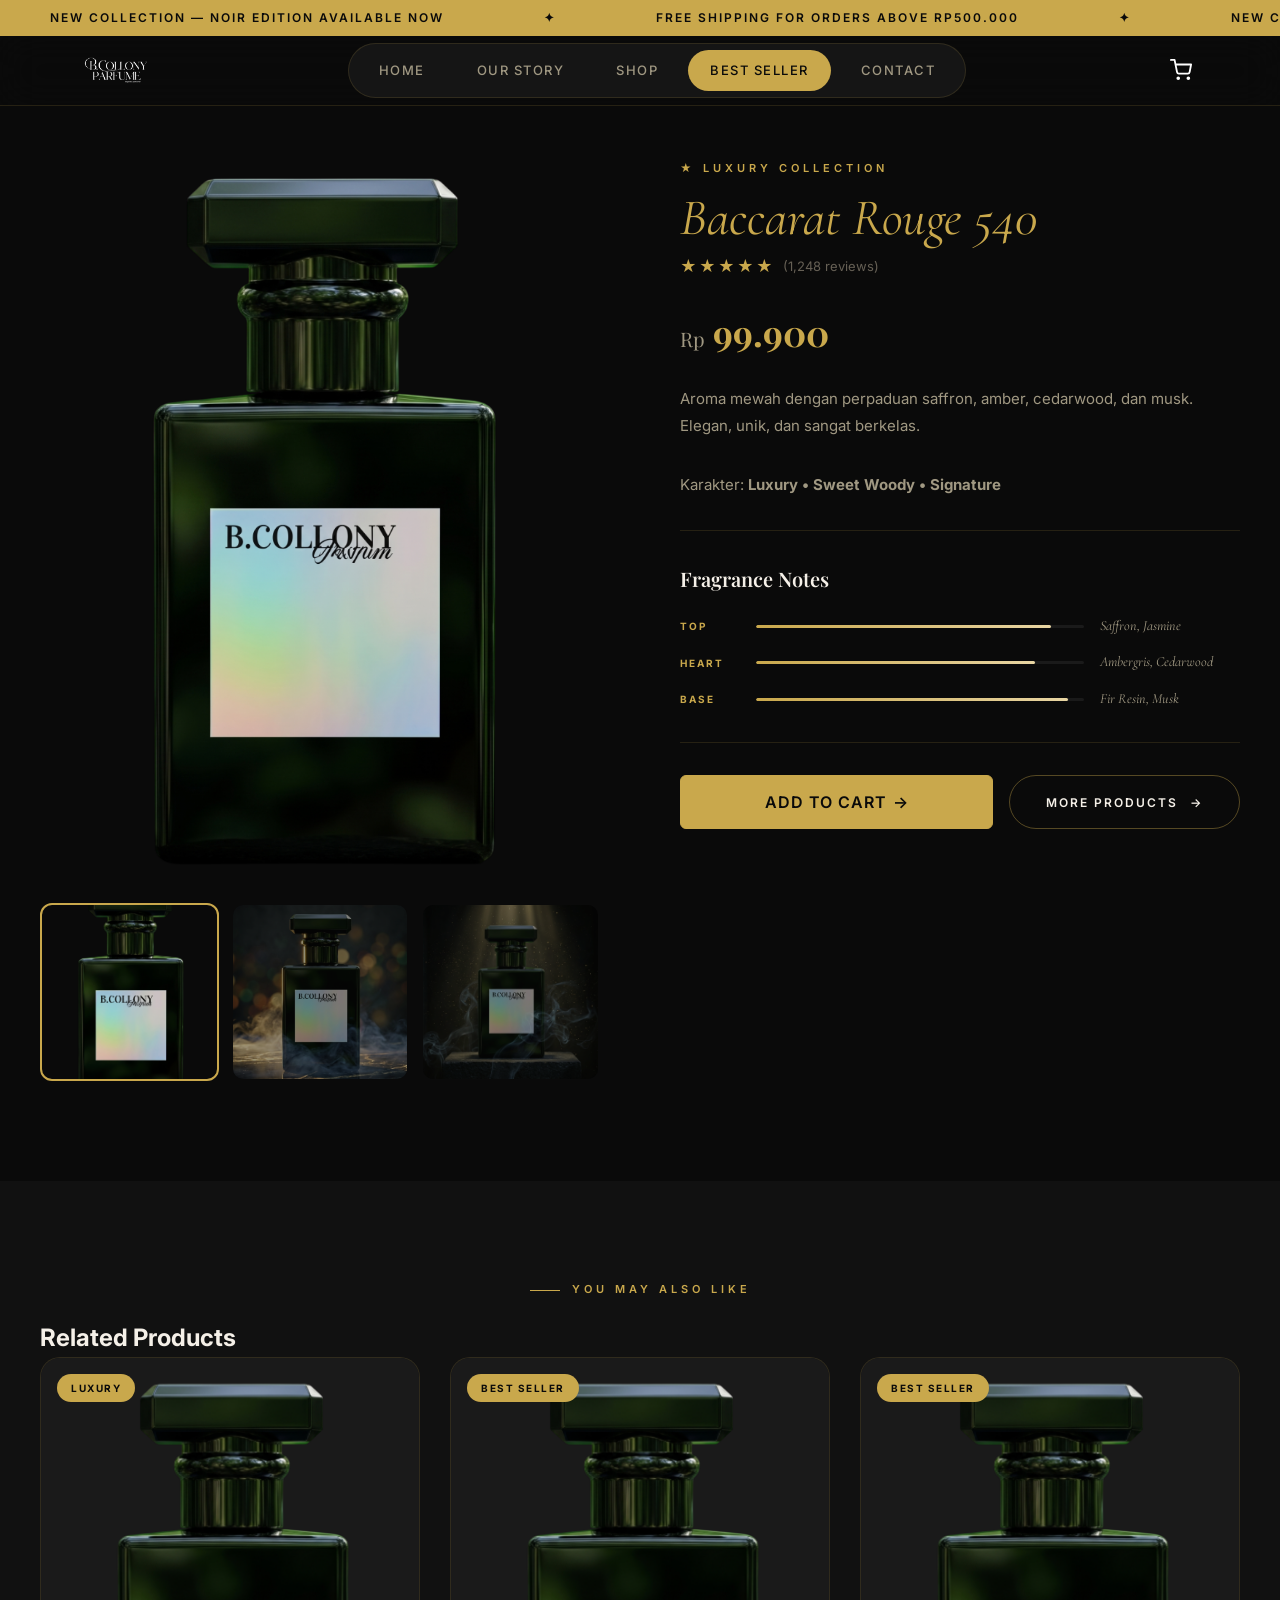
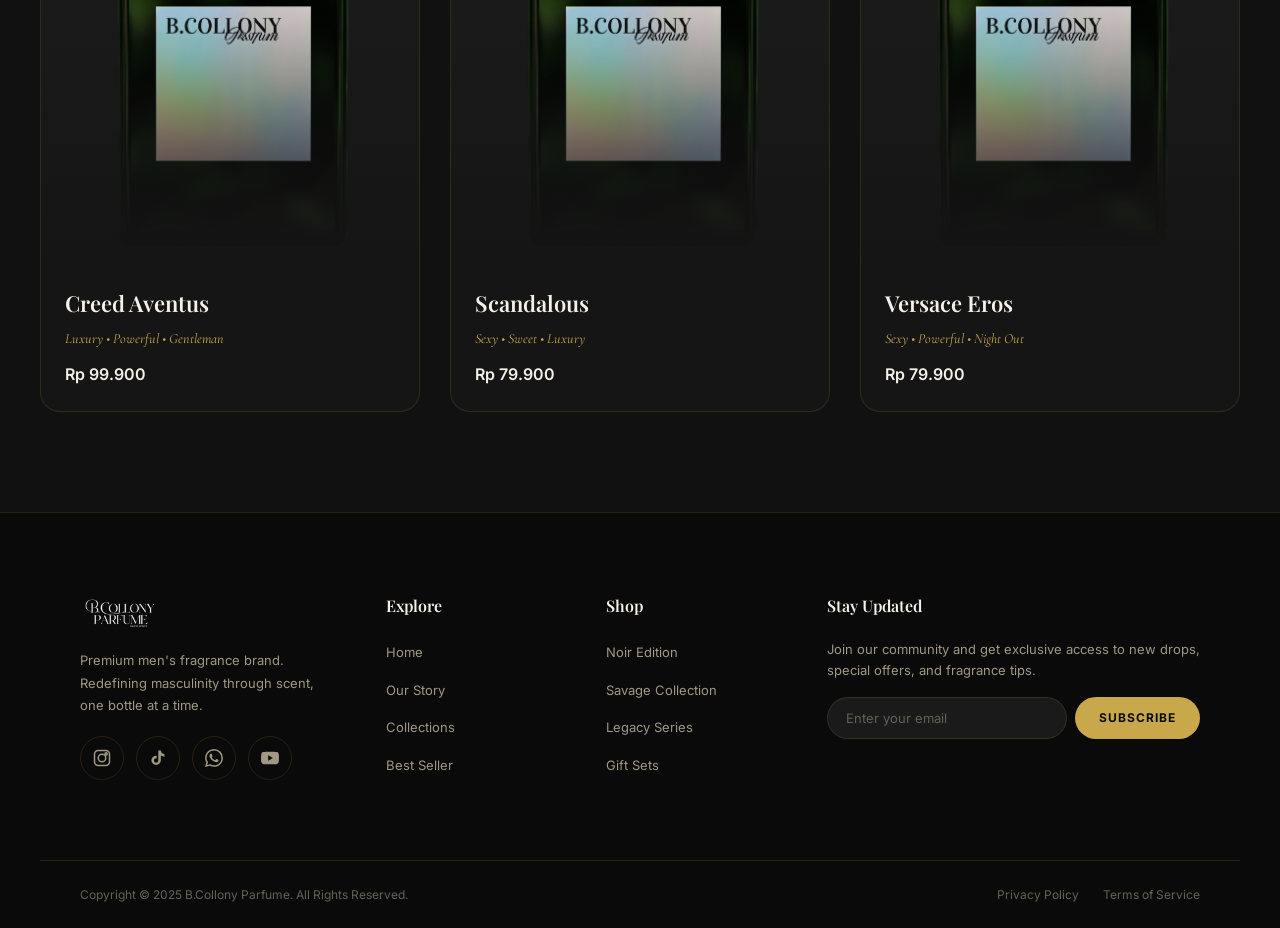
==== bestseller.html @ b2c85504 "Add website files" ====
<!DOCTYPE html>
<html lang="id">
<head>
  <meta charset="UTF-8">
  <meta name="viewport" content="width=device-width, initial-scale=1.0">
  <meta name="description" content="B.Collony Noir Edition — Best Seller. Premium men's fragrance with bold, dark, and luxurious scent. Shop the #1 best-selling cologne now.">
  <meta name="keywords" content="parfum, parfum pria, cologne, B.Collony, Noir Edition, best seller, luxury fragrance">
  <title>Best Seller — B.Collony Parfume</title>
  <link rel="stylesheet" href="style.css">
  <!-- Favicon -->
  <link rel="icon" type="image/svg+xml" href="data:image/svg+xml,%3Csvg xmlns='http://www.w3.org/2000/svg' viewBox='0 0 100 100'%3E%3Ctext y='.9em' font-size='90'%3E🖤%3C/text%3E%3C/svg%3E">
</head>
<body>

  <!-- Page Transition Overlay -->
  <div class="page-transition-overlay"></div>

  <!-- Mobile Overlay -->
  <div class="mobile-overlay" id="mobileOverlay"></div>

  <!-- Marquee Banner -->
  <div class="marquee-banner">
    <div class="marquee-track">
      <span>New Collection — Noir Edition Available Now</span>
      <span>✦</span>
      <span>Free Shipping For Orders Above Rp500.000</span>
      <span>✦</span>
      <span>New Collection — Noir Edition Available Now</span>
      <span>✦</span>
      <span>Free Shipping For Orders Above Rp500.000</span>
      <span>✦</span>
      <span>New Collection — Noir Edition Available Now</span>
      <span>✦</span>
      <span>Free Shipping For Orders Above Rp500.000</span>
      <span>✦</span>
      <span>New Collection — Noir Edition Available Now</span>
      <span>✦</span>
      <span>Free Shipping For Orders Above Rp500.000</span>
      <span>✦</span>
    </div>
  </div>

  <!-- Navigation -->
  <nav class="navbar" id="navbar">
    <div class="nav-container">
      <a href="index.html" class="nav-logo"><img src="assets/images/logo.png" alt="B.Collony Parfume"></a>
      <div class="nav-menu" id="navMenu">
        <a href="index.html" class="nav-link">Home</a>
        <a href="story.html" class="nav-link">Our Story</a>
        <a href="shop.html" class="nav-link">Shop</a>
        <a href="bestseller.html" class="nav-link active">Best Seller</a>
        <a href="contact.html" class="nav-link">Contact</a>
      </div>
      <div class="cart-icon" aria-label="Shopping Cart">
        <svg viewBox="0 0 24 24" fill="none" stroke="currentColor" stroke-width="2" stroke-linecap="round" stroke-linejoin="round"><circle cx="9" cy="21" r="1"/><circle cx="20" cy="21" r="1"/><path d="M1 1h4l2.68 13.39a2 2 0 0 0 2 1.61h9.72a2 2 0 0 0 2-1.61L23 6H6"/></svg>
        <span class="cart-badge">0</span>
      </div>
      <div class="nav-hamburger" id="navHamburger">
        <span></span><span></span><span></span>
      </div>
    </div>
  </nav>

  <!-- ============================================ -->
  <!-- PRODUCT DETAIL -->
  <!-- ============================================ -->
  <section class="product-detail">
    <div class="product-detail-inner">

      <!-- Product Gallery (Left) -->
      <div class="product-gallery" data-animate="fade-up">
        <div class="product-gallery-main" data-tilt>
          <img src="assets/images/bottle.png" alt="Baccarat Rouge 540" id="mainProductImage">
        </div>
        <div class="product-gallery-thumbs">
          <div class="product-thumb active" onclick="changeMainImage(this, 'assets/images/bottle.png')">
            <img src="assets/images/bottle.png" alt="Baccarat Rouge 540 - Front">
          </div>
          <div class="product-thumb" onclick="changeMainImage(this, 'assets/images/product-hero.jpg')">
            <img src="assets/images/product-hero.jpg" alt="Baccarat Rouge 540 - Setup">
          </div>
          <div class="product-thumb" onclick="changeMainImage(this, 'assets/images/hero-bg.jpg')">
            <img src="assets/images/hero-bg.jpg" alt="Baccarat Rouge 540 - Detail">
          </div>
        </div>
      </div>

      <!-- Product Info (Right) -->
      <div class="product-info-section" data-animate="slide-right">
        <div class="product-brand">★ Luxury Collection</div>
        <h1><span class="italic">Baccarat Rouge 540</span></h1>

        <div class="product-rating">
          <span class="stars">★★★★★</span>
          <span class="count">(1,248 reviews)</span>
        </div>

        <div class="product-info-price">
          <span class="currency">Rp</span> 99.900
        </div>

        <p class="product-info-desc">Aroma mewah dengan perpaduan saffron, amber, cedarwood, dan musk. Elegan, unik, dan sangat berkelas.</p>
        <p class="product-info-desc">Karakter: <strong>Luxury • Sweet Woody • Signature</strong></p>

        <hr class="product-divider">

        <div class="fragrance-notes">
          <h3>Fragrance Notes</h3>
          <div class="note-item">
            <span class="note-label">Top</span>
            <div class="note-bar">
              <div class="note-bar-fill" style="--fill-width: 90%;" data-animate-bar></div>
            </div>
            <span class="note-value">Saffron, Jasmine</span>
          </div>
          <div class="note-item">
            <span class="note-label">Heart</span>
            <div class="note-bar">
              <div class="note-bar-fill" style="--fill-width: 85%;" data-animate-bar></div>
            </div>
            <span class="note-value">Ambergris, Cedarwood</span>
          </div>
          <div class="note-item">
            <span class="note-label">Base</span>
            <div class="note-bar">
              <div class="note-bar-fill" style="--fill-width: 95%;" data-animate-bar></div>
            </div>
            <span class="note-value">Fir Resin, Musk</span>
          </div>
        </div>

        <hr class="product-divider">

        <div class="product-actions">
          <button class="cta-button filled add-to-cart-btn" data-product-id="baccarat-rouge-540" style="padding:16px 32px;font-size:16px;">Add to Cart <span class="arrow">→</span></button>
          <a href="shop.html" class="cta-button">More Products <span class="arrow">→</span></a>
        </div>
      </div>

    </div>
  </section>

  <!-- ============================================ -->
  <!-- RELATED PRODUCTS -->
  <!-- ============================================ -->
  <section class="related-products">
    <div class="related-products-inner">
      <div class="collection-header" data-animate="fade-up">
        <div class="section-label" style="justify-content: center;">You May Also Like</div>
        <h2 class="collection-title">
          Related <span class="accent">Products</span>
        </h2>
      </div>

      <div class="products-grid">
        <div class="product-card tilt-card" data-animate="fade-up" data-delay="0" data-tilt data-product-id="creed-aventus">
          <div class="product-card-hover-overlay"></div>
          <div class="product-card-image">
            <img src="assets/images/bottle.png" alt="Creed Aventus" loading="lazy">
            <span class="product-card-badge">Luxury</span>
          </div>
          <div class="product-card-info">
            <h3 class="product-name">Creed Aventus</h3>
            <p class="product-type">Luxury • Powerful • Gentleman</p>
            <p class="product-price">Rp 99.900</p>
          </div>
        </div>
        <div class="product-card tilt-card" data-animate="fade-up" data-delay="150" data-tilt data-product-id="scandalous">
          <div class="product-card-hover-overlay"></div>
          <div class="product-card-image">
            <img src="assets/images/bottle.png" alt="Scandalous" loading="lazy">
            <span class="product-card-badge">Best Seller</span>
          </div>
          <div class="product-card-info">
            <h3 class="product-name">Scandalous</h3>
            <p class="product-type">Sexy • Sweet • Luxury</p>
            <p class="product-price">Rp 79.900</p>
          </div>
        </div>
        <div class="product-card tilt-card" data-animate="fade-up" data-delay="300" data-tilt data-product-id="versace-eros">
          <div class="product-card-hover-overlay"></div>
          <div class="product-card-image">
            <img src="assets/images/bottle.png" alt="Versace Eros" loading="lazy">
            <span class="product-card-badge">Best Seller</span>
          </div>
          <div class="product-card-info">
            <h3 class="product-name">Versace Eros</h3>
            <p class="product-type">Sexy • Powerful • Night Out</p>
            <p class="product-price">Rp 79.900</p>
          </div>
        </div>
      </div>
    </div>
  </section>

  <!-- ============================================ -->
  <!-- FOOTER -->
  <!-- ============================================ -->
  <footer class="site-footer">
    <div class="footer-main">
      <!-- Brand Column -->
      <div class="footer-brand">
        <div class="footer-logo"><img src="assets/images/logo.png" alt="B.Collony Parfume"></div>
        <p class="footer-brand-desc">
          Premium men's fragrance brand. Redefining masculinity through scent, one bottle at a time.
        </p>
        <div class="footer-socials">
          <a href="#" class="social-icon" aria-label="Instagram">
            <svg width="18" height="18" viewBox="0 0 24 24" fill="none" stroke="currentColor" stroke-width="2" stroke-linecap="round" stroke-linejoin="round">
              <rect x="2" y="2" width="20" height="20" rx="5" ry="5"></rect>
              <circle cx="12" cy="12" r="5"></circle>
              <circle cx="17.5" cy="6.5" r="1.5"></circle>
            </svg>
          </a>
          <a href="#" class="social-icon" aria-label="TikTok">
            <svg width="18" height="18" viewBox="0 0 24 24" fill="currentColor">
              <path d="M19.59 6.69a4.83 4.83 0 0 1-3.77-4.25V2h-3.45v13.67a2.89 2.89 0 0 1-2.88 2.5 2.89 2.89 0 0 1-2.89-2.89 2.89 2.89 0 0 1 2.89-2.89c.28 0 .54.04.79.1v-3.5a6.37 6.37 0 0 0-.79-.05A6.34 6.34 0 0 0 3.15 15a6.34 6.34 0 0 0 6.34 6.34 6.34 6.34 0 0 0 6.34-6.34V8.73a8.19 8.19 0 0 0 4.76 1.52v-3.4a4.85 4.85 0 0 1-1-.16z"/>
            </svg>
          </a>
          <a href="#" class="social-icon" aria-label="WhatsApp">
            <svg width="18" height="18" viewBox="0 0 24 24" fill="currentColor">
              <path d="M17.472 14.382c-.297-.149-1.758-.867-2.03-.967-.273-.099-.471-.148-.67.15-.197.297-.767.966-.94 1.164-.173.199-.347.223-.644.075-.297-.15-1.255-.463-2.39-1.475-.883-.788-1.48-1.761-1.653-2.059-.173-.297-.018-.458.13-.606.134-.133.298-.347.446-.52.149-.174.198-.298.298-.497.099-.198.05-.371-.025-.52-.075-.149-.669-1.612-.916-2.207-.242-.579-.487-.5-.669-.51-.173-.008-.371-.01-.57-.01-.198 0-.52.074-.792.372-.272.297-1.04 1.016-1.04 2.479 0 1.462 1.065 2.875 1.213 3.074.149.198 2.096 3.2 5.077 4.487.709.306 1.262.489 1.694.625.712.227 1.36.195 1.871.118.571-.085 1.758-.719 2.006-1.413.248-.694.248-1.289.173-1.413-.074-.124-.272-.198-.57-.347m-5.421 7.403h-.004a9.87 9.87 0 01-5.031-1.378l-.361-.214-3.741.982.998-3.648-.235-.374a9.86 9.86 0 01-1.51-5.26c.001-5.45 4.436-9.884 9.888-9.884 2.64 0 5.122 1.03 6.988 2.898a9.825 9.825 0 012.893 6.994c-.003 5.45-4.437 9.884-9.885 9.884m8.413-18.297A11.815 11.815 0 0012.05 0C5.495 0 .16 5.335.157 11.892c0 2.096.547 4.142 1.588 5.945L.057 24l6.305-1.654a11.882 11.882 0 005.683 1.448h.005c6.554 0 11.89-5.335 11.893-11.893a11.821 11.821 0 00-3.48-8.413z"/>
            </svg>
          </a>
          <a href="#" class="social-icon" aria-label="YouTube">
            <svg width="18" height="18" viewBox="0 0 24 24" fill="currentColor">
              <path d="M23.498 6.186a3.016 3.016 0 0 0-2.122-2.136C19.505 3.545 12 3.545 12 3.545s-7.505 0-9.377.505A3.017 3.017 0 0 0 .502 6.186C0 8.07 0 12 0 12s0 3.93.502 5.814a3.016 3.016 0 0 0 2.122 2.136c1.871.505 9.376.505 9.376.505s7.505 0 9.377-.505a3.015 3.015 0 0 0 2.122-2.136C24 15.93 24 12 24 12s0-3.93-.502-5.814zM9.545 15.568V8.432L15.818 12l-6.273 3.568z"/>
            </svg>
          </a>
        </div>
      </div>

      <!-- Explore Column -->
      <div class="footer-col">
        <h4 class="footer-col-title">Explore</h4>
        <ul class="footer-links">
          <li><a href="index.html">Home</a></li>
          <li><a href="story.html">Our Story</a></li>
          <li><a href="shop.html">Collections</a></li>
          <li><a href="bestseller.html">Best Seller</a></li>
        </ul>
      </div>

      <!-- Shop Column -->
      <div class="footer-col">
        <h4 class="footer-col-title">Shop</h4>
        <ul class="footer-links">
          <li><a href="bestseller.html">Noir Edition</a></li>
          <li><a href="shop.html">Savage Collection</a></li>
          <li><a href="shop.html">Legacy Series</a></li>
          <li><a href="shop.html">Gift Sets</a></li>
        </ul>
      </div>

      <!-- Newsletter Column -->
      <div class="footer-col">
        <h4 class="footer-col-title">Stay Updated</h4>
        <p class="newsletter-text">
          Join our community and get exclusive access to new drops, special offers, and fragrance tips.
        </p>
        <form class="newsletter-form" id="newsletterForm">
          <input type="email" class="newsletter-input" placeholder="Enter your email" required>
          <button type="submit" class="newsletter-btn">Subscribe</button>
        </form>
      </div>
    </div>

    <!-- Footer Bottom -->
    <div class="footer-bottom">
      <p class="footer-copyright">
        Copyright © 2025 B.Collony Parfume. All Rights Reserved.
      </p>
      <div class="footer-bottom-links">
        <a href="#">Privacy Policy</a>
        <a href="#">Terms of Service</a>
      </div>
    </div>
  </footer>

  <script src="products.js"></script>
  <script src="script.js"></script>
  <script>
    // Product Gallery — Thumbnail switcher
    function changeMainImage(thumbEl, imageSrc) {
      const mainImg = document.getElementById('mainProductImage');
      mainImg.style.opacity = '0';
      mainImg.style.transform = 'scale(0.95)';
      setTimeout(() => {
        mainImg.src = imageSrc;
        mainImg.style.opacity = '1';
        mainImg.style.transform = 'scale(1)';
      }, 250);

      document.querySelectorAll('.product-thumb').forEach(t => t.classList.remove('active'));
      thumbEl.classList.add('active');
    }

    // Size Selector
    function selectSize(btn) {
      document.querySelectorAll('.size-btn').forEach(b => b.classList.remove('active'));
      btn.classList.add('active');
    }
  </script>
</body>
</html>
---- style.css ----
/* ============================================
   B.COLLONY PARFUME — Dark Luxury Design System
   Multi-Page Application Styles
   ============================================ */

/* === Google Fonts Import === */
@import url('https://fonts.googleapis.com/css2?family=Playfair+Display:ital,wght@0,400;0,500;0,600;0,700;0,800;1,400;1,500;1,600;1,700&family=Cormorant+Garamond:ital,wght@0,300;0,400;0,500;0,600;1,300;1,400;1,500;1,600&family=Inter:wght@300;400;500;600&display=swap');

/* === CSS Custom Properties === */
:root {
  --bg-primary: #0a0a0a;
  --bg-secondary: #111111;
  --bg-tertiary: #1a1a1a;
  --bg-card: #151515;
  --bg-card-hover: #1e1e1e;

  --gold-primary: #c9a84c;
  --gold-light: #e8d5a3;
  --gold-dark: #8b6914;
  --gold-glow: rgba(201, 168, 76, 0.3);
  --gold-subtle: rgba(201, 168, 76, 0.08);

  --text-primary: #f5f0e8;
  --text-secondary: #a09882;
  --text-muted: #666055;
  --text-dark: #0a0a0a;

  --border-subtle: rgba(201, 168, 76, 0.15);
  --border-gold: rgba(201, 168, 76, 0.4);

  --font-heading: 'Playfair Display', Georgia, serif;
  --font-accent: 'Cormorant Garamond', Georgia, serif;
  --font-body: 'Inter', -apple-system, sans-serif;

  --container-width: 1200px;
  --nav-height: 70px;

  --transition-fast: 0.3s cubic-bezier(0.4, 0, 0.2, 1);
  --transition-smooth: 0.6s cubic-bezier(0.16, 1, 0.3, 1);
  --transition-slow: 1s cubic-bezier(0.16, 1, 0.3, 1);
}

/* === Reset & Base === */
*, *::before, *::after {
  margin: 0;
  padding: 0;
  box-sizing: border-box;
}

html {
  scroll-behavior: smooth;
  scrollbar-width: thin;
  scrollbar-color: var(--gold-primary) var(--bg-primary);
}

html::-webkit-scrollbar { width: 6px; }
html::-webkit-scrollbar-track { background: var(--bg-primary); }
html::-webkit-scrollbar-thumb { background: var(--gold-primary); border-radius: 3px; }

body {
  font-family: var(--font-body);
  background-color: var(--bg-primary);
  color: var(--text-primary);
  line-height: 1.6;
  overflow-x: hidden;
  -webkit-font-smoothing: antialiased;
  -moz-osx-font-smoothing: grayscale;
}

a { text-decoration: none; color: inherit; }
img { max-width: 100%; display: block; }
ul { list-style: none; }

/* === Page Transition === */
.page-transition-overlay {
  position: fixed;
  inset: 0;
  background: var(--bg-primary);
  z-index: 10000;
  pointer-events: none;
  opacity: 1;
  animation: pageReveal 0.8s cubic-bezier(0.16, 1, 0.3, 1) forwards;
}

@keyframes pageReveal {
  0% { opacity: 1; }
  100% { opacity: 0; }
}

body.page-leaving .page-transition-overlay {
  animation: pageLeave 0.4s ease forwards;
  pointer-events: all;
}

@keyframes pageLeave {
  0% { opacity: 0; }
  100% { opacity: 1; }
}

/* === Marquee Banner === */
.marquee-banner {
  position: fixed;
  top: 0;
  left: 0;
  width: 100%;
  height: 36px;
  background: var(--gold-primary);
  display: flex;
  align-items: center;
  overflow: hidden;
  z-index: 1001;
}

.marquee-track {
  display: flex;
  white-space: nowrap;
  animation: marqueeScroll 25s linear infinite;
}

.marquee-track span {
  font-family: var(--font-body);
  font-size: 12px;
  font-weight: 600;
  letter-spacing: 2px;
  text-transform: uppercase;
  color: var(--text-dark);
  padding: 0 50px;
}

@keyframes marqueeScroll {
  0% { transform: translateX(0); }
  100% { transform: translateX(-50%); }
}

/* === Navigation === */
.navbar {
  position: fixed;
  top: 36px;
  left: 0;
  width: 100%;
  height: var(--nav-height);
  z-index: 1000;
  transition: var(--transition-fast);
  display: flex;
  align-items: center;
  justify-content: center;
  background: rgba(10, 10, 10, 0.6);
  backdrop-filter: blur(20px);
  -webkit-backdrop-filter: blur(20px);
  border-bottom: 1px solid var(--border-subtle);
}

.navbar.scrolled {
  background: rgba(10, 10, 10, 0.92);
}

.nav-container {
  width: 100%;
  max-width: var(--container-width);
  padding: 0 40px;
  display: flex;
  align-items: center;
  justify-content: space-between;
}

.nav-logo {
  font-family: var(--font-heading);
  font-size: 22px;
  font-weight: 700;
  color: var(--gold-primary);
  letter-spacing: 3px;
  text-transform: uppercase;
  cursor: pointer;
  transition: var(--transition-fast);
}

.nav-logo:hover {
  color: var(--gold-light);
  text-shadow: 0 0 20px var(--gold-glow);
}

.nav-logo .logo-dot {
  color: var(--text-primary);
  font-size: 28px;
  line-height: 0;
}

.nav-menu {
  display: flex;
  align-items: center;
  gap: 8px;
  background: rgba(255, 255, 255, 0.05);
  border: 1px solid var(--border-subtle);
  border-radius: 40px;
  padding: 6px 8px;
}

.nav-link {
  font-family: var(--font-body);
  font-size: 13px;
  font-weight: 500;
  letter-spacing: 1.5px;
  text-transform: uppercase;
  color: var(--text-secondary);
  padding: 10px 22px;
  border-radius: 30px;
  transition: var(--transition-fast);
  cursor: pointer;
}

.nav-link:hover,
.nav-link.active {
  color: var(--text-dark);
  background: var(--gold-primary);
}

.nav-hamburger {
  display: none;
  flex-direction: column;
  gap: 5px;
  cursor: pointer;
  padding: 8px;
  z-index: 1002;
}

.nav-hamburger span {
  width: 28px;
  height: 2px;
  background: var(--gold-primary);
  transition: var(--transition-fast);
  border-radius: 2px;
}

.nav-hamburger.active span:nth-child(1) { transform: rotate(45deg) translate(5px, 5px); }
.nav-hamburger.active span:nth-child(2) { opacity: 0; }
.nav-hamburger.active span:nth-child(3) { transform: rotate(-45deg) translate(5px, -5px); }

/* === Shared Section Styles === */
.section-label {
  font-family: var(--font-body);
  font-size: 11px;
  font-weight: 600;
  letter-spacing: 4px;
  text-transform: uppercase;
  color: var(--gold-primary);
  margin-bottom: 20px;
  display: flex;
  align-items: center;
  gap: 12px;
}

.section-label::before {
  content: '';
  width: 30px;
  height: 1px;
  background: var(--gold-primary);
}

.section-label.centered {
  justify-content: center;
}

.section-label.centered::after {
  content: '';
  width: 30px;
  height: 1px;
  background: var(--gold-primary);
}

/* Animate-in classes */
[data-animate] {
  opacity: 0;
  transform: translateY(50px);
  transition: all 0.9s cubic-bezier(0.16, 1, 0.3, 1);
}

[data-animate="slide-left"] { transform: translateX(-60px); }
[data-animate="slide-right"] { transform: translateX(60px); }
[data-animate="fade-up"] { transform: translateY(50px); }
[data-animate="zoom-in"] { transform: scale(0.9); }

[data-animate].animate-in {
  opacity: 1;
  transform: translateY(0) translateX(0) scale(1);
}

/* CTA Button */
.cta-button {
  display: inline-flex;
  align-items: center;
  gap: 12px;
  padding: 14px 36px;
  border: 1.5px solid var(--border-gold);
  border-radius: 50px;
  font-family: var(--font-body);
  font-size: 12px;
  font-weight: 600;
  letter-spacing: 2px;
  text-transform: uppercase;
  color: var(--text-primary);
  background: transparent;
  cursor: pointer;
  transition: var(--transition-fast);
  position: relative;
  overflow: hidden;
}

.cta-button::before {
  content: '';
  position: absolute;
  inset: 0;
  background: var(--gold-primary);
  transform: scaleX(0);
  transform-origin: left;
  transition: transform 0.5s cubic-bezier(0.16, 1, 0.3, 1);
  z-index: -1;
}

.cta-button:hover::before { transform: scaleX(1); }

.cta-button:hover {
  color: var(--text-dark);
  border-color: var(--gold-primary);
  box-shadow: 0 0 25px var(--gold-glow);
}

.cta-button .arrow { transition: transform var(--transition-fast); }
.cta-button:hover .arrow { transform: translateX(5px); }

.cta-button.filled {
  background: var(--gold-primary);
  color: var(--text-dark);
  border-color: var(--gold-primary);
}

.cta-button.filled::before { background: var(--gold-light); }

.cta-button.filled:hover {
  color: var(--text-dark);
}

/* =============================================
   PAGE: HOME (index.html)
   ============================================= */

/* Hero */
.hero-section {
  position: relative;
  min-height: 100vh;
  display: flex;
  align-items: center;
  justify-content: center;
  overflow: hidden;
}

.hero-bg {
  position: absolute;
  inset: 0;
}

.hero-bg img {
  width: 100%;
  height: 100%;
  object-fit: cover;
  opacity: 0.4;
  filter: brightness(0.5) contrast(1.1);
}

.hero-overlay {
  position: absolute;
  inset: 0;
  background: linear-gradient(180deg,
    rgba(10,10,10,0.7) 0%, rgba(10,10,10,0.3) 40%,
    rgba(10,10,10,0.5) 70%, rgba(10,10,10,0.95) 100%);
  z-index: 1;
}

.hero-particles {
  position: absolute;
  inset: 0;
  z-index: 1;
  pointer-events: none;
}

.particle {
  position: absolute;
  width: 3px;
  height: 3px;
  background: var(--gold-primary);
  border-radius: 50%;
  opacity: 0;
  animation: particleFloat 8s ease-in-out infinite;
}

.particle:nth-child(1) { left: 10%; animation-delay: 0s; animation-duration: 7s; }
.particle:nth-child(2) { left: 25%; animation-delay: 1.5s; animation-duration: 9s; }
.particle:nth-child(3) { left: 40%; animation-delay: 3s; animation-duration: 6s; }
.particle:nth-child(4) { left: 55%; animation-delay: 0.8s; animation-duration: 8s; }
.particle:nth-child(5) { left: 70%; animation-delay: 2.2s; animation-duration: 10s; }
.particle:nth-child(6) { left: 85%; animation-delay: 4s; animation-duration: 7.5s; }
.particle:nth-child(7) { left: 15%; animation-delay: 1s; animation-duration: 9.5s; }
.particle:nth-child(8) { left: 60%; animation-delay: 3.5s; animation-duration: 6.5s; }

@keyframes particleFloat {
  0% { transform: translateY(100vh) scale(0); opacity: 0; }
  10% { opacity: 0.6; }
  90% { opacity: 0.2; }
  100% { transform: translateY(-20vh) scale(1); opacity: 0; }
}

.hero-content {
  position: relative;
  z-index: 2;
  text-align: center;
  padding: 0 40px;
  max-width: 900px;
}

.hero-subtitle-top {
  font-family: var(--font-accent);
  font-size: 16px;
  letter-spacing: 6px;
  text-transform: uppercase;
  color: var(--gold-primary);
  margin-bottom: 20px;
  opacity: 0;
  animation: fadeSlideUp 1s ease forwards 0.3s;
}

.hero-title {
  font-family: var(--font-heading);
  font-size: clamp(42px, 7vw, 90px);
  font-weight: 700;
  line-height: 1.05;
  margin-bottom: 10px;
  opacity: 0;
  animation: fadeSlideUp 1s ease forwards 0.6s;
}

.hero-title .accent {
  font-family: var(--font-accent);
  font-style: italic;
  font-weight: 400;
  color: var(--gold-primary);
}

.hero-tagline {
  font-family: var(--font-accent);
  font-size: clamp(20px, 3vw, 32px);
  font-weight: 300;
  font-style: italic;
  color: var(--text-secondary);
  margin-bottom: 40px;
  opacity: 0;
  animation: fadeSlideUp 1s ease forwards 0.9s;
}

.hero-cta {
  display: inline-flex;
  align-items: center;
  gap: 12px;
  padding: 16px 42px;
  border: 1.5px solid var(--gold-primary);
  border-radius: 50px;
  font-family: var(--font-body);
  font-size: 13px;
  font-weight: 600;
  letter-spacing: 3px;
  text-transform: uppercase;
  color: var(--gold-primary);
  background: transparent;
  cursor: pointer;
  transition: var(--transition-fast);
  opacity: 0;
  animation: fadeSlideUp 1s ease forwards 1.2s;
  position: relative;
  overflow: hidden;
}

.hero-cta::before {
  content: '';
  position: absolute;
  inset: 0;
  background: var(--gold-primary);
  transform: scaleX(0);
  transform-origin: left;
  transition: transform 0.5s cubic-bezier(0.16, 1, 0.3, 1);
  z-index: -1;
}

.hero-cta:hover::before { transform: scaleX(1); }
.hero-cta:hover { color: var(--text-dark); box-shadow: 0 0 30px var(--gold-glow); }
.hero-cta .arrow { font-size: 18px; transition: transform var(--transition-fast); }
.hero-cta:hover .arrow { transform: translateX(6px); }

.scroll-indicator {
  position: absolute;
  bottom: 40px;
  left: 50%;
  transform: translateX(-50%);
  z-index: 2;
  display: flex;
  flex-direction: column;
  align-items: center;
  gap: 8px;
  opacity: 0;
  animation: fadeSlideUp 1s ease forwards 1.5s;
}

.scroll-indicator span {
  font-size: 10px;
  letter-spacing: 3px;
  text-transform: uppercase;
  color: var(--text-muted);
}

.scroll-line {
  width: 1px;
  height: 50px;
  background: linear-gradient(to bottom, var(--gold-primary), transparent);
  animation: scrollPulse 2s ease-in-out infinite;
}

@keyframes scrollPulse {
  0%, 100% { opacity: 1; transform: scaleY(1); }
  50% { opacity: 0.3; transform: scaleY(0.6); }
}

@keyframes fadeSlideUp {
  from { opacity: 0; transform: translateY(30px); }
  to { opacity: 1; transform: translateY(0); }
}

/* Home: About Preview */
.home-about {
  padding: 120px 40px;
  background: var(--bg-secondary);
  position: relative;
}

.home-about::before {
  content: '';
  position: absolute;
  top: -1px;
  left: 0;
  width: 100%;
  height: 150px;
  background: linear-gradient(to bottom, var(--bg-primary), transparent);
}

.home-about-inner {
  max-width: var(--container-width);
  margin: 0 auto;
  display: grid;
  grid-template-columns: 1fr 1fr;
  gap: 80px;
  align-items: center;
}

.home-about-text h2 {
  font-family: var(--font-heading);
  font-size: clamp(32px, 4vw, 48px);
  font-weight: 700;
  line-height: 1.15;
  margin-bottom: 24px;
}

.home-about-text h2 .italic {
  font-family: var(--font-accent);
  font-style: italic;
  font-weight: 400;
  color: var(--gold-primary);
}

.home-about-text p {
  font-size: 15px;
  line-height: 1.8;
  color: var(--text-secondary);
  margin-bottom: 16px;
}

.home-about-image {
  position: relative;
  border-radius: 16px;
  overflow: hidden;
  aspect-ratio: 4/5;
}

.home-about-image img {
  width: 100%;
  height: 100%;
  object-fit: cover;
  transition: transform 0.8s cubic-bezier(0.16, 1, 0.3, 1);
}

.home-about-image:hover img { transform: scale(1.08); }

.home-about-image::after {
  content: '';
  position: absolute;
  inset: 0;
  border: 1px solid var(--border-subtle);
  border-radius: 16px;
  pointer-events: none;
}

/* Home: Featured Products Preview */
.home-products {
  padding: 120px 40px;
  background: var(--bg-primary);
}

.home-products-inner {
  max-width: var(--container-width);
  margin: 0 auto;
}

.section-header {
  text-align: center;
  margin-bottom: 60px;
}

.section-header h2 {
  font-family: var(--font-heading);
  font-size: clamp(32px, 4vw, 48px);
  font-weight: 700;
  margin-bottom: 16px;
}

.section-header h2 .accent {
  font-family: var(--font-accent);
  font-style: italic;
  font-weight: 400;
  color: var(--gold-primary);
}

.section-header p {
  font-size: 15px;
  color: var(--text-secondary);
  max-width: 500px;
  margin: 0 auto;
}

.products-grid {
  display: grid;
  grid-template-columns: repeat(3, 1fr);
  gap: 30px;
}

.product-card {
  position: relative;
  background: var(--bg-card);
  border: 1px solid var(--border-subtle);
  border-radius: 20px;
  overflow: hidden;
  cursor: pointer;
  transition: var(--transition-smooth);
}

.product-card:hover {
  transform: translateY(-10px) scale(1.02);
  border-color: var(--gold-primary);
  box-shadow: 0 20px 60px rgba(0,0,0,0.5), 0 0 40px var(--gold-glow);
}

.product-card-image {
  position: relative;
  aspect-ratio: 3/4;
  overflow: hidden;
  background: var(--bg-tertiary);
}

.product-card-image img {
  width: 100%;
  height: 100%;
  object-fit: cover;
  transition: transform 0.8s cubic-bezier(0.16, 1, 0.3, 1);
}

.product-card:hover .product-card-image img { transform: scale(1.15); }

.product-card-image::after {
  content: '';
  position: absolute;
  bottom: 0;
  left: 0;
  width: 100%;
  height: 50%;
  background: linear-gradient(to top, var(--bg-card), transparent);
  pointer-events: none;
}

.product-card-badge {
  position: absolute;
  top: 16px;
  left: 16px;
  padding: 6px 14px;
  background: var(--gold-primary);
  color: var(--text-dark);
  font-size: 10px;
  font-weight: 700;
  letter-spacing: 1.5px;
  text-transform: uppercase;
  border-radius: 20px;
  z-index: 2;
}

.product-card-info { padding: 24px; }

.product-name {
  font-family: var(--font-heading);
  font-size: 22px;
  font-weight: 600;
  margin-bottom: 6px;
}

.product-type {
  font-family: var(--font-accent);
  font-size: 14px;
  font-style: italic;
  color: var(--gold-primary);
  margin-bottom: 12px;
}

.product-price {
  font-size: 16px;
  font-weight: 600;
}

.product-price .old-price {
  font-size: 13px;
  color: var(--text-muted);
  text-decoration: line-through;
  margin-left: 8px;
  font-weight: 400;
}

.product-card-hover-overlay {
  position: absolute;
  inset: 0;
  background: rgba(201,168,76,0.1);
  opacity: 0;
  transition: var(--transition-fast);
  pointer-events: none;
}

.product-card:hover .product-card-hover-overlay { opacity: 1; }

/* Home: Testimonials */
.home-testimonials {
  padding: 120px 40px;
  background: var(--bg-secondary);
  position: relative;
  overflow: hidden;
}

.home-testimonials::before {
  content: '';
  position: absolute;
  width: 400px;
  height: 400px;
  background: var(--gold-primary);
  border-radius: 50%;
  filter: blur(200px);
  opacity: 0.04;
  top: 50%;
  left: 50%;
  transform: translate(-50%, -50%);
}

.testimonials-inner {
  max-width: var(--container-width);
  margin: 0 auto;
}

.testimonials-grid {
  display: grid;
  grid-template-columns: repeat(3, 1fr);
  gap: 30px;
  margin-top: 60px;
}

.testimonial-card {
  background: var(--bg-card);
  border: 1px solid var(--border-subtle);
  border-radius: 20px;
  padding: 36px;
  transition: var(--transition-fast);
  position: relative;
}

.testimonial-card:hover {
  border-color: var(--gold-primary);
  transform: translateY(-6px);
  box-shadow: 0 16px 40px rgba(0,0,0,0.3);
}

.testimonial-stars {
  color: var(--gold-primary);
  font-size: 16px;
  letter-spacing: 4px;
  margin-bottom: 20px;
}

.testimonial-text {
  font-family: var(--font-accent);
  font-size: 18px;
  font-style: italic;
  line-height: 1.7;
  color: var(--text-secondary);
  margin-bottom: 24px;
}

.testimonial-author {
  display: flex;
  align-items: center;
  gap: 14px;
}

.testimonial-avatar {
  width: 44px;
  height: 44px;
  border-radius: 50%;
  background: var(--bg-tertiary);
  border: 2px solid var(--border-gold);
  display: flex;
  align-items: center;
  justify-content: center;
  font-family: var(--font-heading);
  font-size: 18px;
  color: var(--gold-primary);
}

.testimonial-author-name {
  font-weight: 600;
  font-size: 14px;
}

.testimonial-author-title {
  font-size: 12px;
  color: var(--text-muted);
}

/* Home: CTA Banner */
.home-cta-banner {
  padding: 100px 40px;
  background: var(--bg-primary);
  text-align: center;
  position: relative;
  overflow: hidden;
}

.home-cta-banner::before {
  content: '';
  position: absolute;
  inset: 0;
  background: radial-gradient(ellipse at center, rgba(201,168,76,0.08) 0%, transparent 70%);
}

.cta-banner-inner {
  position: relative;
  z-index: 1;
  max-width: 700px;
  margin: 0 auto;
}

.cta-banner-inner h2 {
  font-family: var(--font-heading);
  font-size: clamp(28px, 4vw, 44px);
  font-weight: 700;
  margin-bottom: 16px;
}

.cta-banner-inner h2 .accent {
  font-family: var(--font-accent);
  font-style: italic;
  color: var(--gold-primary);
}

.cta-banner-inner p {
  font-size: 15px;
  color: var(--text-secondary);
  margin-bottom: 36px;
  line-height: 1.7;
}

/* =============================================
   PAGE: STORY (story.html)
   ============================================= */

.page-hero {
  position: relative;
  min-height: 50vh;
  display: flex;
  align-items: center;
  justify-content: center;
  text-align: center;
  padding: 140px 40px 80px;
  overflow: hidden;
}

.page-hero::before {
  content: '';
  position: absolute;
  inset: 0;
  background: radial-gradient(ellipse at center top, rgba(201,168,76,0.08) 0%, transparent 60%);
}

.page-hero-content {
  position: relative;
  z-index: 1;
  max-width: 700px;
}

.page-hero-content h1 {
  font-family: var(--font-heading);
  font-size: clamp(36px, 5vw, 64px);
  font-weight: 700;
  margin-bottom: 20px;
}

.page-hero-content h1 .accent {
  font-family: var(--font-accent);
  font-style: italic;
  color: var(--gold-primary);
}

.page-hero-content p {
  font-size: 16px;
  line-height: 1.8;
  color: var(--text-secondary);
  max-width: 560px;
  margin: 0 auto;
}

.page-hero-decor {
  position: absolute;
  width: 300px;
  height: 300px;
  border: 1px solid var(--border-subtle);
  border-radius: 50%;
  opacity: 0.2;
  animation: accentRotate 30s linear infinite;
}

.page-hero-decor:nth-child(2) { top: 10%; right: 5%; width: 150px; height: 150px; }
.page-hero-decor:nth-child(3) { bottom: 10%; left: 5%; width: 200px; height: 200px; animation-direction: reverse; }

@keyframes accentRotate {
  0% { transform: rotate(0deg); }
  100% { transform: rotate(360deg); }
}

/* Story: Content blocks */
.story-block {
  padding: 100px 40px;
}

.story-block:nth-child(odd) { background: var(--bg-secondary); }
.story-block:nth-child(even) { background: var(--bg-primary); }

.story-block-inner {
  max-width: var(--container-width);
  margin: 0 auto;
  display: grid;
  grid-template-columns: 1fr 1fr;
  gap: 80px;
  align-items: center;
}

.story-block-inner.reverse { direction: rtl; }
.story-block-inner.reverse > * { direction: ltr; }

.story-block-text h2 {
  font-family: var(--font-heading);
  font-size: clamp(28px, 3.5vw, 42px);
  font-weight: 700;
  line-height: 1.2;
  margin-bottom: 24px;
}

.story-block-text h2 .italic {
  font-family: var(--font-accent);
  font-style: italic;
  font-weight: 400;
  color: var(--gold-primary);
}

.story-block-text p {
  font-size: 15px;
  line-height: 1.85;
  color: var(--text-secondary);
  margin-bottom: 16px;
}

.story-quote {
  font-family: var(--font-accent);
  font-size: 20px;
  font-style: italic;
  color: var(--gold-light);
  padding-left: 24px;
  border-left: 2px solid var(--gold-primary);
  margin: 30px 0;
  line-height: 1.6;
}

.story-block-image {
  border-radius: 16px;
  overflow: hidden;
  position: relative;
  aspect-ratio: 4/5;
}

.story-block-image img {
  width: 100%;
  height: 100%;
  object-fit: cover;
  transition: transform 0.8s cubic-bezier(0.16, 1, 0.3, 1);
}

.story-block-image:hover img { transform: scale(1.08); }

/* Story: Values */
.values-section {
  padding: 120px 40px;
  background: var(--bg-primary);
}

.values-inner {
  max-width: var(--container-width);
  margin: 0 auto;
}

.values-grid {
  display: grid;
  grid-template-columns: repeat(3, 1fr);
  gap: 30px;
  margin-top: 60px;
}

.value-card {
  background: var(--bg-card);
  border: 1px solid var(--border-subtle);
  border-radius: 20px;
  padding: 40px 32px;
  text-align: center;
  transition: var(--transition-fast);
}

.value-card:hover {
  border-color: var(--gold-primary);
  transform: translateY(-8px);
  box-shadow: 0 20px 50px rgba(0,0,0,0.3);
}

.value-icon {
  font-size: 40px;
  margin-bottom: 20px;
}

.value-card h3 {
  font-family: var(--font-heading);
  font-size: 22px;
  font-weight: 600;
  margin-bottom: 12px;
}

.value-card p {
  font-size: 14px;
  line-height: 1.7;
  color: var(--text-secondary);
}

/* =============================================
   PAGE: SHOP (shop.html)
   ============================================= */

.shop-filters {
  display: flex;
  justify-content: center;
  gap: 12px;
  margin-bottom: 50px;
  flex-wrap: wrap;
  padding: 0 20px;
}

.filter-btn {
  padding: 10px 28px;
  border: 1px solid var(--border-subtle);
  border-radius: 30px;
  background: transparent;
  color: var(--text-secondary);
  font-family: var(--font-body);
  font-size: 13px;
  font-weight: 500;
  letter-spacing: 1px;
  cursor: pointer;
  transition: var(--transition-fast);
}

.filter-btn:hover,
.filter-btn.active {
  background: var(--gold-primary);
  color: var(--text-dark);
  border-color: var(--gold-primary);
}

.shop-content {
  padding: 60px 40px 120px;
  background: var(--bg-primary);
}

.shop-content-inner {
  max-width: var(--container-width);
  margin: 0 auto;
}

.products-grid-4 {
  display: grid;
  grid-template-columns: repeat(4, 1fr);
  gap: 24px;
}

.product-card-sm .product-card-info { padding: 18px; }
.product-card-sm .product-name { font-size: 18px; }
.product-card-sm .product-type { font-size: 13px; }

/* =============================================
   PAGE: BEST SELLER (bestseller.html)
   ============================================= */

.product-detail {
  padding: 140px 40px 100px;
  background: var(--bg-primary);
}

.product-detail-inner {
  max-width: var(--container-width);
  margin: 0 auto;
  display: grid;
  grid-template-columns: 1fr 1fr;
  gap: 80px;
  align-items: start;
}

.product-gallery {
  position: sticky;
  top: 130px;
}

.product-gallery-main {
  border-radius: 20px;
  overflow: hidden;
  aspect-ratio: 3/4;
  margin-bottom: 16px;
  position: relative;
}

.product-gallery-main img {
  width: 100%;
  height: 100%;
  object-fit: cover;
  transition: transform 0.8s cubic-bezier(0.16, 1, 0.3, 1);
}

.product-gallery-main:hover img { transform: scale(1.06); }

.product-gallery-thumbs {
  display: grid;
  grid-template-columns: repeat(3, 1fr);
  gap: 12px;
}

.product-thumb {
  border-radius: 12px;
  overflow: hidden;
  aspect-ratio: 1;
  border: 2px solid transparent;
  cursor: pointer;
  transition: var(--transition-fast);
  opacity: 0.6;
}

.product-thumb.active,
.product-thumb:hover {
  border-color: var(--gold-primary);
  opacity: 1;
}

.product-thumb img {
  width: 100%;
  height: 100%;
  object-fit: cover;
}

/* Product Info */
.product-info-section { padding-top: 20px; }

.product-info-section .product-brand {
  font-family: var(--font-body);
  font-size: 11px;
  font-weight: 600;
  letter-spacing: 4px;
  text-transform: uppercase;
  color: var(--gold-primary);
  margin-bottom: 12px;
}

.product-info-section h1 {
  font-family: var(--font-heading);
  font-size: clamp(32px, 4vw, 52px);
  font-weight: 700;
  line-height: 1.1;
  margin-bottom: 8px;
}

.product-info-section h1 .italic {
  font-family: var(--font-accent);
  font-style: italic;
  font-weight: 400;
  color: var(--gold-primary);
  display: block;
}

.product-rating {
  display: flex;
  align-items: center;
  gap: 8px;
  margin-bottom: 24px;
}

.product-rating .stars { color: var(--gold-primary); font-size: 16px; letter-spacing: 2px; }
.product-rating .count { font-size: 13px; color: var(--text-muted); }

.product-info-price {
  font-family: var(--font-heading);
  font-size: 36px;
  font-weight: 700;
  color: var(--gold-primary);
  margin-bottom: 8px;
}

.product-info-price .currency { font-size: 20px; font-weight: 400; color: var(--text-secondary); }
.product-info-price .old { font-size: 20px; color: var(--text-muted); text-decoration: line-through; margin-left: 12px; font-weight: 400; }

.product-info-desc {
  font-size: 15px;
  line-height: 1.8;
  color: var(--text-secondary);
  margin: 24px 0 32px;
}

.product-divider {
  border: none;
  height: 1px;
  background: var(--border-subtle);
  margin: 32px 0;
}

/* Fragrance Notes */
.fragrance-notes { margin-bottom: 32px; }

.fragrance-notes h3 {
  font-family: var(--font-heading);
  font-size: 20px;
  font-weight: 600;
  margin-bottom: 20px;
}

.note-item {
  display: flex;
  align-items: center;
  gap: 16px;
  margin-bottom: 14px;
}

.note-label {
  font-size: 10px;
  font-weight: 700;
  letter-spacing: 2px;
  text-transform: uppercase;
  color: var(--gold-primary);
  width: 60px;
  flex-shrink: 0;
}

.note-bar {
  flex: 1;
  height: 3px;
  background: var(--bg-tertiary);
  border-radius: 2px;
  overflow: hidden;
}

.note-bar-fill {
  height: 100%;
  background: linear-gradient(to right, var(--gold-primary), var(--gold-light));
  border-radius: 2px;
  width: 0;
  transition: width 1.5s cubic-bezier(0.16, 1, 0.3, 1);
}

.note-bar-fill.animate-in { width: var(--fill-width); }

.note-value {
  font-family: var(--font-accent);
  font-size: 14px;
  font-style: italic;
  color: var(--text-secondary);
  min-width: 140px;
}

/* Size Selector */
.size-selector { margin-bottom: 32px; }

.size-selector h3 {
  font-family: var(--font-heading);
  font-size: 16px;
  font-weight: 600;
  margin-bottom: 14px;
}

.size-options {
  display: flex;
  gap: 12px;
}

.size-btn {
  padding: 12px 24px;
  border: 1px solid var(--border-subtle);
  border-radius: 12px;
  background: transparent;
  color: var(--text-secondary);
  font-family: var(--font-body);
  font-size: 14px;
  font-weight: 500;
  cursor: pointer;
  transition: var(--transition-fast);
}

.size-btn:hover,
.size-btn.active {
  border-color: var(--gold-primary);
  color: var(--text-primary);
  background: var(--gold-subtle);
}

.product-actions {
  display: flex;
  gap: 16px;
  margin-top: 32px;
}

/* Product: Related */
.related-products {
  padding: 100px 40px;
  background: var(--bg-secondary);
}

.related-products-inner {
  max-width: var(--container-width);
  margin: 0 auto;
}

/* =============================================
   PAGE: CONTACT (contact.html)
   ============================================= */

.contact-content {
  padding: 60px 40px 100px;
  background: var(--bg-primary);
}

.contact-inner {
  max-width: var(--container-width);
  margin: 0 auto;
  display: grid;
  grid-template-columns: 1fr 1fr;
  gap: 80px;
}

.contact-form-section h2 {
  font-family: var(--font-heading);
  font-size: 32px;
  font-weight: 700;
  margin-bottom: 8px;
}

.contact-form-section > p {
  font-size: 14px;
  color: var(--text-secondary);
  margin-bottom: 36px;
}

.form-group {
  margin-bottom: 24px;
}

.form-group label {
  display: block;
  font-size: 12px;
  font-weight: 600;
  letter-spacing: 1px;
  text-transform: uppercase;
  color: var(--text-secondary);
  margin-bottom: 8px;
}

.form-group input,
.form-group textarea,
.form-group select {
  width: 100%;
  padding: 14px 18px;
  background: var(--bg-tertiary);
  border: 1px solid var(--border-subtle);
  border-radius: 12px;
  color: var(--text-primary);
  font-family: var(--font-body);
  font-size: 14px;
  outline: none;
  transition: var(--transition-fast);
  resize: vertical;
}

.form-group input:focus,
.form-group textarea:focus,
.form-group select:focus {
  border-color: var(--gold-primary);
  box-shadow: 0 0 15px var(--gold-glow);
}

.form-group input::placeholder,
.form-group textarea::placeholder {
  color: var(--text-muted);
}

.form-group select option {
  background: var(--bg-tertiary);
  color: var(--text-primary);
}

.form-row {
  display: grid;
  grid-template-columns: 1fr 1fr;
  gap: 20px;
}

/* Contact Info Side */
.contact-info-section h2 {
  font-family: var(--font-heading);
  font-size: 32px;
  font-weight: 700;
  margin-bottom: 8px;
}

.contact-info-section > p {
  font-size: 14px;
  color: var(--text-secondary);
  margin-bottom: 40px;
}

.contact-info-items {
  display: flex;
  flex-direction: column;
  gap: 28px;
  margin-bottom: 40px;
}

.contact-info-item {
  display: flex;
  gap: 16px;
  align-items: flex-start;
}

.contact-info-icon {
  width: 48px;
  height: 48px;
  border: 1px solid var(--border-gold);
  border-radius: 14px;
  display: flex;
  align-items: center;
  justify-content: center;
  color: var(--gold-primary);
  font-size: 20px;
  flex-shrink: 0;
}

.contact-info-item h4 {
  font-family: var(--font-heading);
  font-size: 16px;
  font-weight: 600;
  margin-bottom: 4px;
}

.contact-info-item p {
  font-size: 13px;
  color: var(--text-secondary);
  line-height: 1.6;
}

.contact-socials h4 {
  font-family: var(--font-heading);
  font-size: 16px;
  font-weight: 600;
  margin-bottom: 14px;
}

.contact-social-links {
  display: flex;
  gap: 12px;
}

.social-icon {
  width: 44px;
  height: 44px;
  display: flex;
  align-items: center;
  justify-content: center;
  border: 1px solid var(--border-subtle);
  border-radius: 50%;
  color: var(--text-secondary);
  transition: var(--transition-fast);
  cursor: pointer;
}

.social-icon:hover {
  background: var(--gold-primary);
  border-color: var(--gold-primary);
  color: var(--text-dark);
  transform: translateY(-3px);
  box-shadow: 0 8px 20px var(--gold-glow);
}

/* =============================================
   SHARED FOOTER
   ============================================= */

.site-footer {
  border-top: 1px solid var(--border-subtle);
  background: var(--bg-primary);
}

.footer-main {
  max-width: var(--container-width);
  padding: 80px 40px;
  margin: 0 auto;
  display: grid;
  grid-template-columns: 1.5fr 1fr 1fr 1.5fr;
  gap: 50px;
}

.footer-brand .footer-logo {
  font-family: var(--font-heading);
  font-size: 24px;
  font-weight: 700;
  color: var(--gold-primary);
  letter-spacing: 2px;
  text-transform: uppercase;
  margin-bottom: 16px;
}

.footer-brand-desc {
  font-size: 13px;
  line-height: 1.7;
  color: var(--text-secondary);
  margin-bottom: 20px;
}

.footer-socials { display: flex; gap: 12px; }

.footer-col-title {
  font-family: var(--font-heading);
  font-size: 16px;
  font-weight: 600;
  margin-bottom: 20px;
}

.footer-links {
  display: flex;
  flex-direction: column;
  gap: 12px;
}

.footer-links a {
  font-size: 13px;
  color: var(--text-secondary);
  transition: var(--transition-fast);
  display: inline-flex;
  align-items: center;
  gap: 6px;
}

.footer-links a:hover { color: var(--gold-primary); transform: translateX(4px); }

.newsletter-text {
  font-size: 13px;
  color: var(--text-secondary);
  margin-bottom: 16px;
  line-height: 1.6;
}

.newsletter-form { display: flex; gap: 8px; }

.newsletter-input {
  flex: 1;
  padding: 12px 18px;
  background: var(--bg-tertiary);
  border: 1px solid var(--border-subtle);
  border-radius: 30px;
  color: var(--text-primary);
  font-family: var(--font-body);
  font-size: 13px;
  outline: none;
  transition: var(--transition-fast);
}

.newsletter-input::placeholder { color: var(--text-muted); }
.newsletter-input:focus { border-color: var(--gold-primary); box-shadow: 0 0 15px var(--gold-glow); }

.newsletter-btn {
  padding: 12px 24px;
  background: var(--gold-primary);
  color: var(--text-dark);
  border: none;
  border-radius: 30px;
  font-family: var(--font-body);
  font-size: 12px;
  font-weight: 700;
  letter-spacing: 1px;
  text-transform: uppercase;
  cursor: pointer;
  transition: var(--transition-fast);
  white-space: nowrap;
}

.newsletter-btn:hover {
  background: var(--gold-light);
  box-shadow: 0 8px 25px var(--gold-glow);
  transform: translateY(-2px);
}

.footer-bottom {
  max-width: var(--container-width);
  margin: 0 auto;
  padding: 24px 40px;
  border-top: 1px solid var(--border-subtle);
  display: flex;
  justify-content: space-between;
  align-items: center;
}

.footer-copyright { font-size: 12px; color: var(--text-muted); }

.footer-bottom-links { display: flex; gap: 24px; }

.footer-bottom-links a {
  font-size: 12px;
  color: var(--text-muted);
  transition: var(--transition-fast);
}

.footer-bottom-links a:hover { color: var(--gold-primary); }

/* === Cursor Glow (injected by JS) === */

/* =============================================
   RESPONSIVE
   ============================================= */

@media (max-width: 1024px) {
  .home-about-inner,
  .story-block-inner,
  .product-detail-inner,
  .contact-inner { grid-template-columns: 1fr; gap: 40px; }

  .story-block-inner.reverse { direction: ltr; }

  .products-grid { grid-template-columns: repeat(3, 1fr); }
  .products-grid-4 { grid-template-columns: repeat(3, 1fr); }
  .testimonials-grid { grid-template-columns: repeat(2, 1fr); }
  .values-grid { grid-template-columns: repeat(2, 1fr); }

  .footer-main { grid-template-columns: 1fr 1fr; gap: 40px; }

  .product-gallery { position: static; }
}

@media (max-width: 768px) {
  .marquee-banner { height: 30px; }
  .marquee-track span { font-size: 10px; letter-spacing: 1.5px; padding: 0 30px; }

  .navbar { top: 30px; height: 60px; }
  .nav-container { padding: 0 20px; }
  .nav-logo { font-size: 16px; letter-spacing: 2px; }

  .nav-menu {
    position: fixed;
    top: 0;
    right: -100%;
    width: 75%;
    height: 100vh;
    flex-direction: column;
    align-items: stretch;
    background: var(--bg-secondary);
    border: none;
    border-left: 1px solid var(--border-subtle);
    border-radius: 0;
    padding: 100px 30px 40px;
    gap: 4px;
    backdrop-filter: blur(30px);
    transition: right 0.5s cubic-bezier(0.16, 1, 0.3, 1);
  }

  .nav-menu.open { right: 0; }

  .nav-link { font-size: 14px; padding: 16px 20px; border-radius: 12px; text-align: left; }
  .nav-hamburger { display: flex; }

  .mobile-overlay {
    position: fixed;
    inset: 0;
    background: rgba(0,0,0,0.6);
    z-index: 999;
    opacity: 0;
    pointer-events: none;
    transition: var(--transition-fast);
  }

  .mobile-overlay.active { opacity: 1; pointer-events: all; }

  .hero-content { padding: 0 24px; }
  .hero-subtitle-top { font-size: 12px; letter-spacing: 4px; }
  .hero-cta { padding: 14px 32px; font-size: 11px; }

  .home-about { padding: 80px 24px; }
  .home-products { padding: 80px 24px; }
  .home-testimonials { padding: 80px 24px; }
  .home-cta-banner { padding: 80px 24px; }

  .products-grid { grid-template-columns: 1fr 1fr; gap: 16px; }
  .products-grid-4 { grid-template-columns: 1fr 1fr; gap: 16px; }
  .testimonials-grid { grid-template-columns: 1fr; }
  .values-grid { grid-template-columns: 1fr; }

  .product-name { font-size: 16px; }
  .product-card-info { padding: 16px; }

  .story-block { padding: 60px 24px; }
  .page-hero { padding: 120px 24px 60px; min-height: 40vh; }

  .product-detail { padding: 110px 24px 60px; }
  .product-detail-inner { gap: 30px; }

  .contact-content { padding: 40px 24px 80px; }
  .contact-inner { gap: 40px; }
  .form-row { grid-template-columns: 1fr; }

  .shop-content { padding: 40px 24px 80px; }

  .footer-main { grid-template-columns: 1fr; padding: 60px 24px; gap: 36px; }
  .newsletter-form { flex-direction: column; }
  .footer-bottom { flex-direction: column; gap: 16px; text-align: center; padding: 20px 24px; }

  .product-gallery-thumbs { grid-template-columns: repeat(3, 1fr); }
  .size-options { flex-wrap: wrap; }
  .product-actions { flex-direction: column; }

  .note-item { flex-wrap: wrap; gap: 8px; }
  .note-value { min-width: auto; width: 100%; font-size: 12px; }
}

@media (max-width: 480px) {
  .products-grid,
  .products-grid-4 { grid-template-columns: 1fr; max-width: 360px; margin: 0 auto; }

  .hero-title { font-size: 36px; }
  .hero-tagline { font-size: 18px; }
  .shop-filters { gap: 8px; }
  .filter-btn { padding: 8px 18px; font-size: 12px; }
}

/* ============================================
   LOGO IMAGE STYLES
   ============================================ */
.nav-logo img {
  height: 36px;
  width: auto;
  filter: brightness(0) invert(1);
  transition: opacity 0.3s ease;
}
.nav-logo img:hover {
  opacity: 0.8;
}
.nav-logo {
  font-size: 0;
}
.footer-logo img {
  height: 40px;
  width: auto;
  filter: brightness(0) invert(1);
}
.footer-logo {
  font-size: 0;
}

/* ============================================
   PRODUCT DETAIL MODAL
   ============================================ */
.modal-overlay {
  position: fixed;
  top: 0; left: 0;
  width: 100%; height: 100%;
  background: rgba(0,0,0,0.85);
  backdrop-filter: blur(8px);
  -webkit-backdrop-filter: blur(8px);
  z-index: 10000;
  display: flex;
  align-items: center;
  justify-content: center;
  opacity: 0;
  visibility: hidden;
  transition: all 0.4s cubic-bezier(0.16,1,0.3,1);
  padding: 20px;
}
.modal-overlay.active {
  opacity: 1;
  visibility: visible;
}
.modal-content {
  background: var(--charcoal, #1a1a1a);
  border: 1px solid rgba(201,168,76,0.15);
  border-radius: 16px;
  max-width: 900px;
  width: 100%;
  max-height: 90vh;
  overflow-y: auto;
  display: grid;
  grid-template-columns: 1fr 1fr;
  gap: 0;
  position: relative;
  transform: translateY(30px) scale(0.95);
  transition: transform 0.4s cubic-bezier(0.16,1,0.3,1);
}
.modal-overlay.active .modal-content {
  transform: translateY(0) scale(1);
}
.modal-close {
  position: absolute;
  top: 16px; right: 16px;
  width: 40px; height: 40px;
  background: rgba(255,255,255,0.05);
  border: 1px solid rgba(255,255,255,0.1);
  border-radius: 50%;
  color: #fff;
  font-size: 18px;
  cursor: pointer;
  display: flex;
  align-items: center;
  justify-content: center;
  z-index: 2;
  transition: all 0.3s ease;
}
.modal-close:hover {
  background: rgba(201,168,76,0.2);
  border-color: var(--gold, #c9a84c);
  transform: rotate(90deg);
}
.modal-image {
  background: linear-gradient(135deg, rgba(201,168,76,0.05), rgba(0,0,0,0.3));
  display: flex;
  align-items: center;
  justify-content: center;
  padding: 40px;
  border-radius: 16px 0 0 16px;
  min-height: 400px;
}
.modal-image img {
  max-width: 250px;
  width: 100%;
  height: auto;
  filter: drop-shadow(0 20px 40px rgba(0,0,0,0.5));
  transition: transform 0.5s ease;
}
.modal-image:hover img {
  transform: scale(1.05) rotate(-2deg);
}
.modal-info {
  padding: 40px 36px;
  display: flex;
  flex-direction: column;
  gap: 16px;
}
.modal-badge {
  display: inline-block;
  background: linear-gradient(135deg, var(--gold, #c9a84c), #e6c65a);
  color: #000;
  font-size: 11px;
  font-weight: 700;
  text-transform: uppercase;
  letter-spacing: 1.5px;
  padding: 4px 14px;
  border-radius: 20px;
  width: fit-content;
}
.modal-info h2 {
  font-size: 28px;
  font-weight: 300;
  letter-spacing: 1px;
  color: #fff;
  line-height: 1.2;
}
.modal-characters {
  display: flex;
  gap: 8px;
  flex-wrap: wrap;
}
.modal-characters span {
  background: rgba(201,168,76,0.1);
  border: 1px solid rgba(201,168,76,0.2);
  color: var(--gold, #c9a84c);
  font-size: 12px;
  padding: 5px 14px;
  border-radius: 20px;
  letter-spacing: 0.5px;
}
.modal-price {
  font-size: 26px;
  font-weight: 600;
  color: var(--gold, #c9a84c);
  letter-spacing: 1px;
}
.modal-desc {
  font-size: 14px;
  color: rgba(255,255,255,0.7);
  line-height: 1.7;
}
.modal-notes {
  display: flex;
  flex-direction: column;
  gap: 8px;
  margin-top: 4px;
}
.modal-notes h4 {
  font-size: 13px;
  text-transform: uppercase;
  letter-spacing: 1.5px;
  color: rgba(255,255,255,0.5);
  margin-bottom: 4px;
}
.modal-note-item {
  display: flex;
  align-items: center;
  gap: 12px;
  font-size: 13px;
}
.modal-note-label {
  width: 50px;
  color: var(--gold, #c9a84c);
  font-weight: 600;
  text-transform: uppercase;
  font-size: 11px;
  letter-spacing: 1px;
}
.modal-note-value {
  color: rgba(255,255,255,0.7);
}
.modal-actions {
  display: flex;
  gap: 12px;
  margin-top: 8px;
}
.modal-actions .cta-button {
  flex: 1;
  justify-content: center;
  text-align: center;
  font-size: 13px;
}

/* ============================================
   SHOPPING CART
   ============================================ */
.cart-icon {
  position: relative;
  cursor: pointer;
  color: #fff;
  display: flex;
  align-items: center;
  gap: 6px;
  padding: 8px;
  transition: color 0.3s ease;
}
.cart-icon:hover {
  color: var(--gold, #c9a84c);
}
.cart-icon svg {
  width: 22px;
  height: 22px;
}
.cart-badge {
  position: absolute;
  top: 0; right: -2px;
  background: var(--gold, #c9a84c);
  color: #000;
  font-size: 10px;
  font-weight: 700;
  width: 18px; height: 18px;
  border-radius: 50%;
  display: flex;
  align-items: center;
  justify-content: center;
  opacity: 0;
  transform: scale(0);
  transition: all 0.3s cubic-bezier(0.16,1,0.3,1);
}
.cart-badge.show {
  opacity: 1;
  transform: scale(1);
}

.cart-sidebar {
  position: fixed;
  top: 0; right: 0;
  width: 400px;
  max-width: 90vw;
  height: 100vh;
  background: var(--charcoal, #1a1a1a);
  border-left: 1px solid rgba(201,168,76,0.15);
  z-index: 10001;
  transform: translateX(100%);
  transition: transform 0.4s cubic-bezier(0.16,1,0.3,1);
  display: flex;
  flex-direction: column;
}
.cart-sidebar.open {
  transform: translateX(0);
}
.cart-sidebar-overlay {
  position: fixed;
  top: 0; left: 0;
  width: 100%; height: 100%;
  background: rgba(0,0,0,0.7);
  z-index: 10000;
  opacity: 0;
  visibility: hidden;
  transition: all 0.3s ease;
}
.cart-sidebar-overlay.active {
  opacity: 1;
  visibility: visible;
}
.cart-header {
  display: flex;
  align-items: center;
  justify-content: space-between;
  padding: 24px;
  border-bottom: 1px solid rgba(255,255,255,0.06);
}
.cart-header h3 {
  font-size: 18px;
  font-weight: 400;
  letter-spacing: 1px;
  color: #fff;
}
.cart-close {
  width: 36px; height: 36px;
  background: rgba(255,255,255,0.05);
  border: 1px solid rgba(255,255,255,0.1);
  border-radius: 50%;
  color: #fff;
  cursor: pointer;
  display: flex;
  align-items: center;
  justify-content: center;
  font-size: 16px;
  transition: all 0.3s ease;
}
.cart-close:hover {
  background: rgba(201,168,76,0.2);
  border-color: var(--gold, #c9a84c);
}
.cart-items {
  flex: 1;
  overflow-y: auto;
  padding: 16px 24px;
}
.cart-empty {
  text-align: center;
  color: rgba(255,255,255,0.4);
  padding: 60px 20px;
  font-size: 14px;
}
.cart-empty-icon {
  font-size: 48px;
  margin-bottom: 16px;
  display: block;
}
.cart-item {
  display: flex;
  gap: 16px;
  padding: 16px 0;
  border-bottom: 1px solid rgba(255,255,255,0.06);
  align-items: center;
}
.cart-item-img {
  width: 60px; height: 70px;
  background: rgba(201,168,76,0.05);
  border-radius: 8px;
  overflow: hidden;
  flex-shrink: 0;
  display: flex;
  align-items: center;
  justify-content: center;
}
.cart-item-img img {
  max-height: 60px;
  width: auto;
}
.cart-item-info {
  flex: 1;
}
.cart-item-name {
  font-size: 14px;
  color: #fff;
  font-weight: 500;
  margin-bottom: 4px;
}
.cart-item-price {
  font-size: 13px;
  color: var(--gold, #c9a84c);
}
.cart-item-qty {
  display: flex;
  align-items: center;
  gap: 8px;
  margin-top: 6px;
}
.cart-item-qty button {
  width: 26px; height: 26px;
  background: rgba(255,255,255,0.05);
  border: 1px solid rgba(255,255,255,0.1);
  border-radius: 6px;
  color: #fff;
  cursor: pointer;
  font-size: 14px;
  display: flex;
  align-items: center;
  justify-content: center;
  transition: all 0.2s ease;
}
.cart-item-qty button:hover {
  background: rgba(201,168,76,0.2);
  border-color: var(--gold, #c9a84c);
}
.cart-item-qty span {
  font-size: 13px;
  color: #fff;
  min-width: 20px;
  text-align: center;
}
.cart-item-remove {
  color: rgba(255,255,255,0.3);
  cursor: pointer;
  font-size: 18px;
  transition: color 0.2s;
  background: none;
  border: none;
  padding: 4px;
}
.cart-item-remove:hover {
  color: #e74c3c;
}
.cart-footer {
  padding: 20px 24px;
  border-top: 1px solid rgba(255,255,255,0.06);
  background: rgba(0,0,0,0.3);
}
.cart-total {
  display: flex;
  justify-content: space-between;
  align-items: center;
  margin-bottom: 16px;
}
.cart-total-label {
  font-size: 14px;
  color: rgba(255,255,255,0.6);
  text-transform: uppercase;
  letter-spacing: 1px;
}
.cart-total-price {
  font-size: 22px;
  font-weight: 600;
  color: var(--gold, #c9a84c);
}
.cart-checkout {
  width: 100%;
  padding: 14px;
  background: linear-gradient(135deg, var(--gold, #c9a84c), #e6c65a);
  color: #000;
  border: none;
  border-radius: 8px;
  font-size: 14px;
  font-weight: 600;
  text-transform: uppercase;
  letter-spacing: 1.5px;
  cursor: pointer;
  transition: all 0.3s ease;
}
.cart-checkout:hover {
  transform: translateY(-2px);
  box-shadow: 0 8px 25px rgba(201,168,76,0.3);
}

/* Add to cart button on product cards */
.product-card-actions {
  display: flex;
  gap: 8px;
  margin-top: 10px;
}
.add-to-cart-btn {
  flex: 1;
  padding: 10px 16px;
  background: transparent;
  border: 1px solid rgba(201,168,76,0.3);
  color: var(--gold, #c9a84c);
  font-size: 12px;
  font-weight: 600;
  text-transform: uppercase;
  letter-spacing: 1px;
  cursor: pointer;
  border-radius: 6px;
  transition: all 0.3s ease;
  display: flex;
  align-items: center;
  justify-content: center;
  gap: 6px;
}
.add-to-cart-btn:hover {
  background: var(--gold, #c9a84c);
  color: #000;
  transform: translateY(-2px);
}
.add-to-cart-btn.added {
  background: #2d7a3a;
  border-color: #2d7a3a;
  color: #fff;
}
.view-detail-btn {
  padding: 10px 16px;
  background: transparent;
  border: 1px solid rgba(255,255,255,0.1);
  color: rgba(255,255,255,0.7);
  font-size: 12px;
  cursor: pointer;
  border-radius: 6px;
  transition: all 0.3s ease;
  display: flex;
  align-items: center;
  justify-content: center;
}
.view-detail-btn:hover {
  border-color: rgba(255,255,255,0.3);
  color: #fff;
}

/* Character tags on product cards */
.product-characters {
  display: flex;
  gap: 4px;
  flex-wrap: wrap;
  margin-top: 6px;
}
.product-characters span {
  font-size: 10px;
  color: rgba(201,168,76,0.7);
  background: rgba(201,168,76,0.08);
  padding: 2px 8px;
  border-radius: 10px;
  letter-spacing: 0.3px;
}

/* ============================================
   MODAL & CART RESPONSIVE
   ============================================ */
@media (max-width: 768px) {
  .modal-content {
    grid-template-columns: 1fr;
    max-height: 95vh;
  }
  .modal-image {
    border-radius: 16px 16px 0 0;
    padding: 30px;
    min-height: 250px;
  }
  .modal-image img {
    max-width: 180px;
  }
  .modal-info {
    padding: 24px 20px;
  }
  .modal-info h2 {
    font-size: 22px;
  }
  .modal-actions {
    flex-direction: column;
  }
  .cart-sidebar {
    width: 100%;
    max-width: 100vw;
  }
}
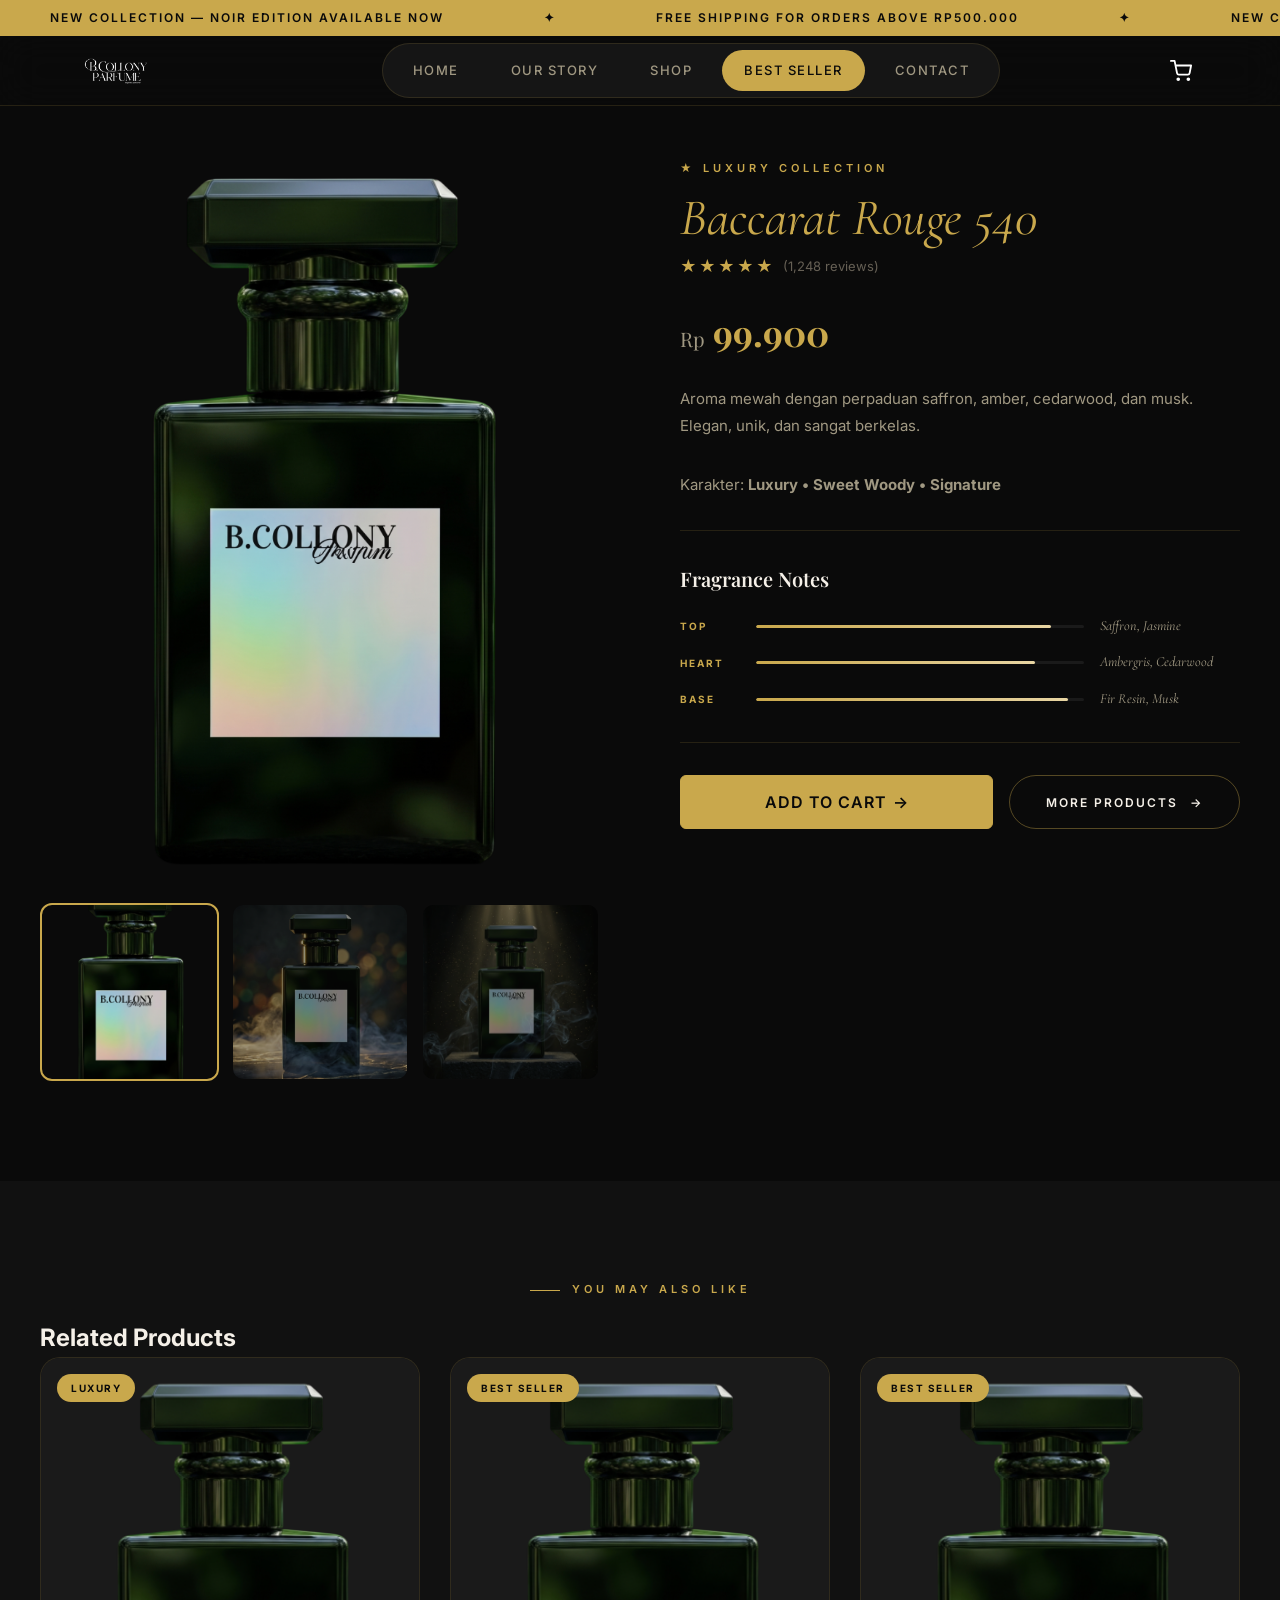
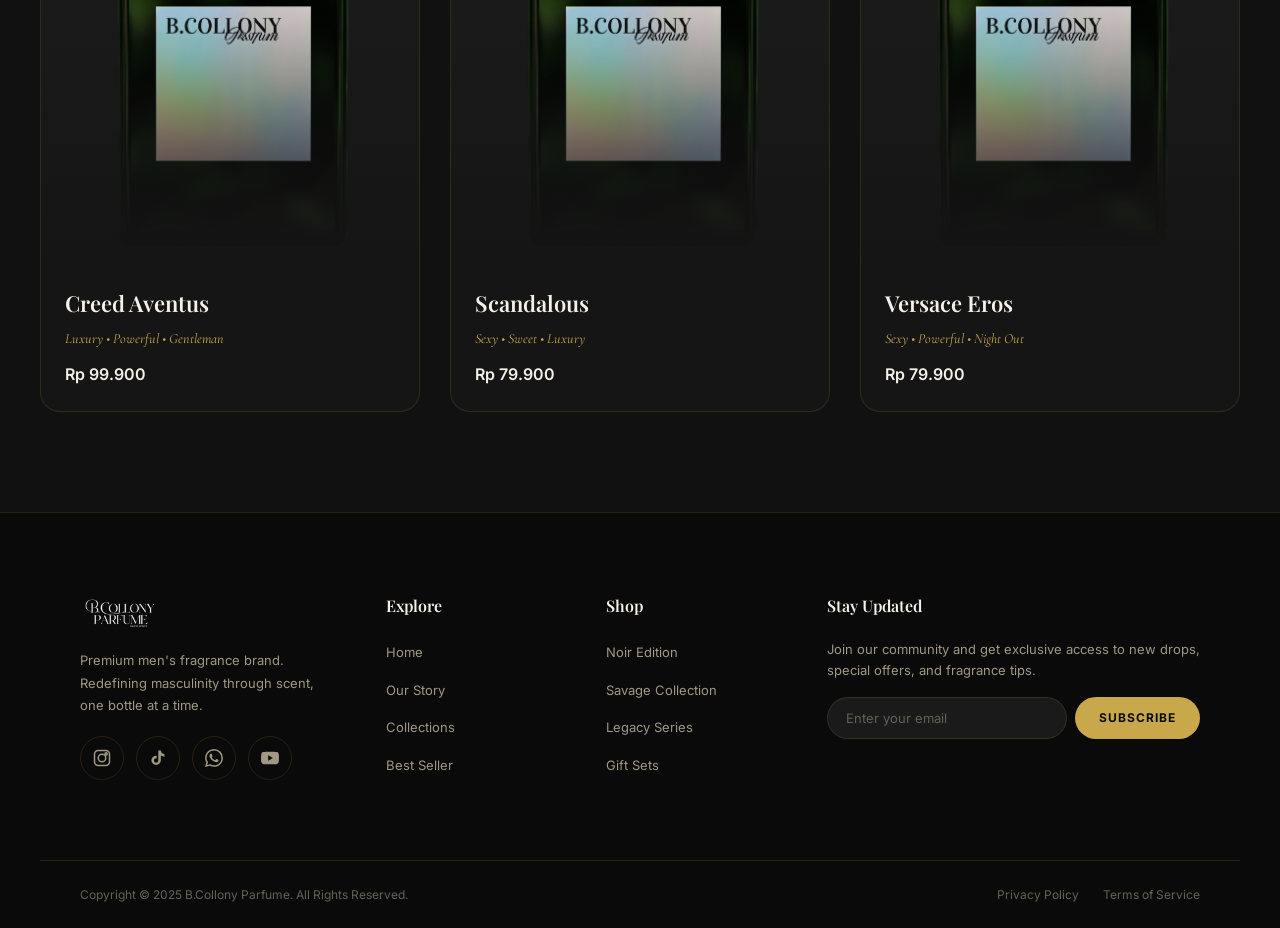
==== commit bdb41166: "Update website files" ====
--- a/bestseller.html
+++ b/bestseller.html
@@ -6,7 +6,7 @@
   <meta name="description" content="B.Collony Noir Edition — Best Seller. Premium men's fragrance with bold, dark, and luxurious scent. Shop the #1 best-selling cologne now.">
   <meta name="keywords" content="parfum, parfum pria, cologne, B.Collony, Noir Edition, best seller, luxury fragrance">
   <title>Best Seller — B.Collony Parfume</title>
-  <link rel="stylesheet" href="style.css">
+  <link rel="stylesheet" href="style.css?v=hosting-fix-v3-20260705">
   <!-- Favicon -->
   <link rel="icon" type="image/svg+xml" href="data:image/svg+xml,%3Csvg xmlns='http://www.w3.org/2000/svg' viewBox='0 0 100 100'%3E%3Ctext y='.9em' font-size='90'%3E🖤%3C/text%3E%3C/svg%3E">
 </head>
@@ -205,14 +205,14 @@
           Premium men's fragrance brand. Redefining masculinity through scent, one bottle at a time.
         </p>
         <div class="footer-socials">
-          <a href="#" class="social-icon" aria-label="Instagram">
+          <a href="https://www.instagram.com/b.collonyfragrance_/" class="social-icon" aria-label="Instagram">
             <svg width="18" height="18" viewBox="0 0 24 24" fill="none" stroke="currentColor" stroke-width="2" stroke-linecap="round" stroke-linejoin="round">
               <rect x="2" y="2" width="20" height="20" rx="5" ry="5"></rect>
               <circle cx="12" cy="12" r="5"></circle>
               <circle cx="17.5" cy="6.5" r="1.5"></circle>
             </svg>
           </a>
-          <a href="#" class="social-icon" aria-label="TikTok">
+          <a href="https://www.tiktok.com/@b.collony" class="social-icon" aria-label="TikTok">
             <svg width="18" height="18" viewBox="0 0 24 24" fill="currentColor">
               <path d="M19.59 6.69a4.83 4.83 0 0 1-3.77-4.25V2h-3.45v13.67a2.89 2.89 0 0 1-2.88 2.5 2.89 2.89 0 0 1-2.89-2.89 2.89 2.89 0 0 1 2.89-2.89c.28 0 .54.04.79.1v-3.5a6.37 6.37 0 0 0-.79-.05A6.34 6.34 0 0 0 3.15 15a6.34 6.34 0 0 0 6.34 6.34 6.34 6.34 0 0 0 6.34-6.34V8.73a8.19 8.19 0 0 0 4.76 1.52v-3.4a4.85 4.85 0 0 1-1-.16z"/>
             </svg>
@@ -277,8 +277,8 @@
     </div>
   </footer>
 
-  <script src="products.js"></script>
-  <script src="script.js"></script>
+  <script src="products.js?v=hosting-fix-v3-20260705"></script>
+  <script src="script.js?v=hosting-fix-v3-20260705"></script>
   <script>
     // Product Gallery — Thumbnail switcher
     function changeMainImage(thumbEl, imageSrc) {
--- a/style.css
+++ b/style.css
@@ -2308,3 +2308,78 @@
     max-width: 100vw;
   }
 }
+
+/* ============================================
+   HOSTING FIX — logo sizing + cache-safe layout
+   ============================================ */
+.nav-container {
+  min-width: 0 !important;
+}
+
+.nav-logo {
+  display: flex !important;
+  align-items: center !important;
+  justify-content: flex-start !important;
+  flex: 0 0 140px !important;
+  width: 140px !important;
+  max-width: 140px !important;
+  height: var(--nav-height) !important;
+  min-width: 0 !important;
+  overflow: visible !important;
+  font-size: 0 !important;
+  line-height: 0 !important;
+}
+
+.nav-logo img,
+.navbar .nav-logo img,
+.nav-container .nav-logo img {
+  display: block !important;
+  width: auto !important;
+  min-width: 0 !important;
+  max-width: 120px !important;
+  height: 36px !important;
+  min-height: 0 !important;
+  max-height: 36px !important;
+  object-fit: contain !important;
+  object-position: left center !important;
+  margin: 0 !important;
+  padding: 0 !important;
+  filter: brightness(0) invert(1) !important;
+}
+
+.footer-logo {
+  display: flex !important;
+  align-items: center !important;
+  width: 150px !important;
+  max-width: 150px !important;
+  font-size: 0 !important;
+  line-height: 0 !important;
+}
+
+.footer-logo img,
+.site-footer .footer-logo img {
+  display: block !important;
+  width: auto !important;
+  max-width: 140px !important;
+  height: 40px !important;
+  max-height: 40px !important;
+  object-fit: contain !important;
+  filter: brightness(0) invert(1) !important;
+}
+
+@media (max-width: 768px) {
+  .nav-logo {
+    flex: 0 0 105px !important;
+    width: 105px !important;
+    max-width: 105px !important;
+    height: 60px !important;
+  }
+
+  .nav-logo img,
+  .navbar .nav-logo img,
+  .nav-container .nav-logo img {
+    max-width: 100px !important;
+    height: 30px !important;
+    max-height: 30px !important;
+  }
+}
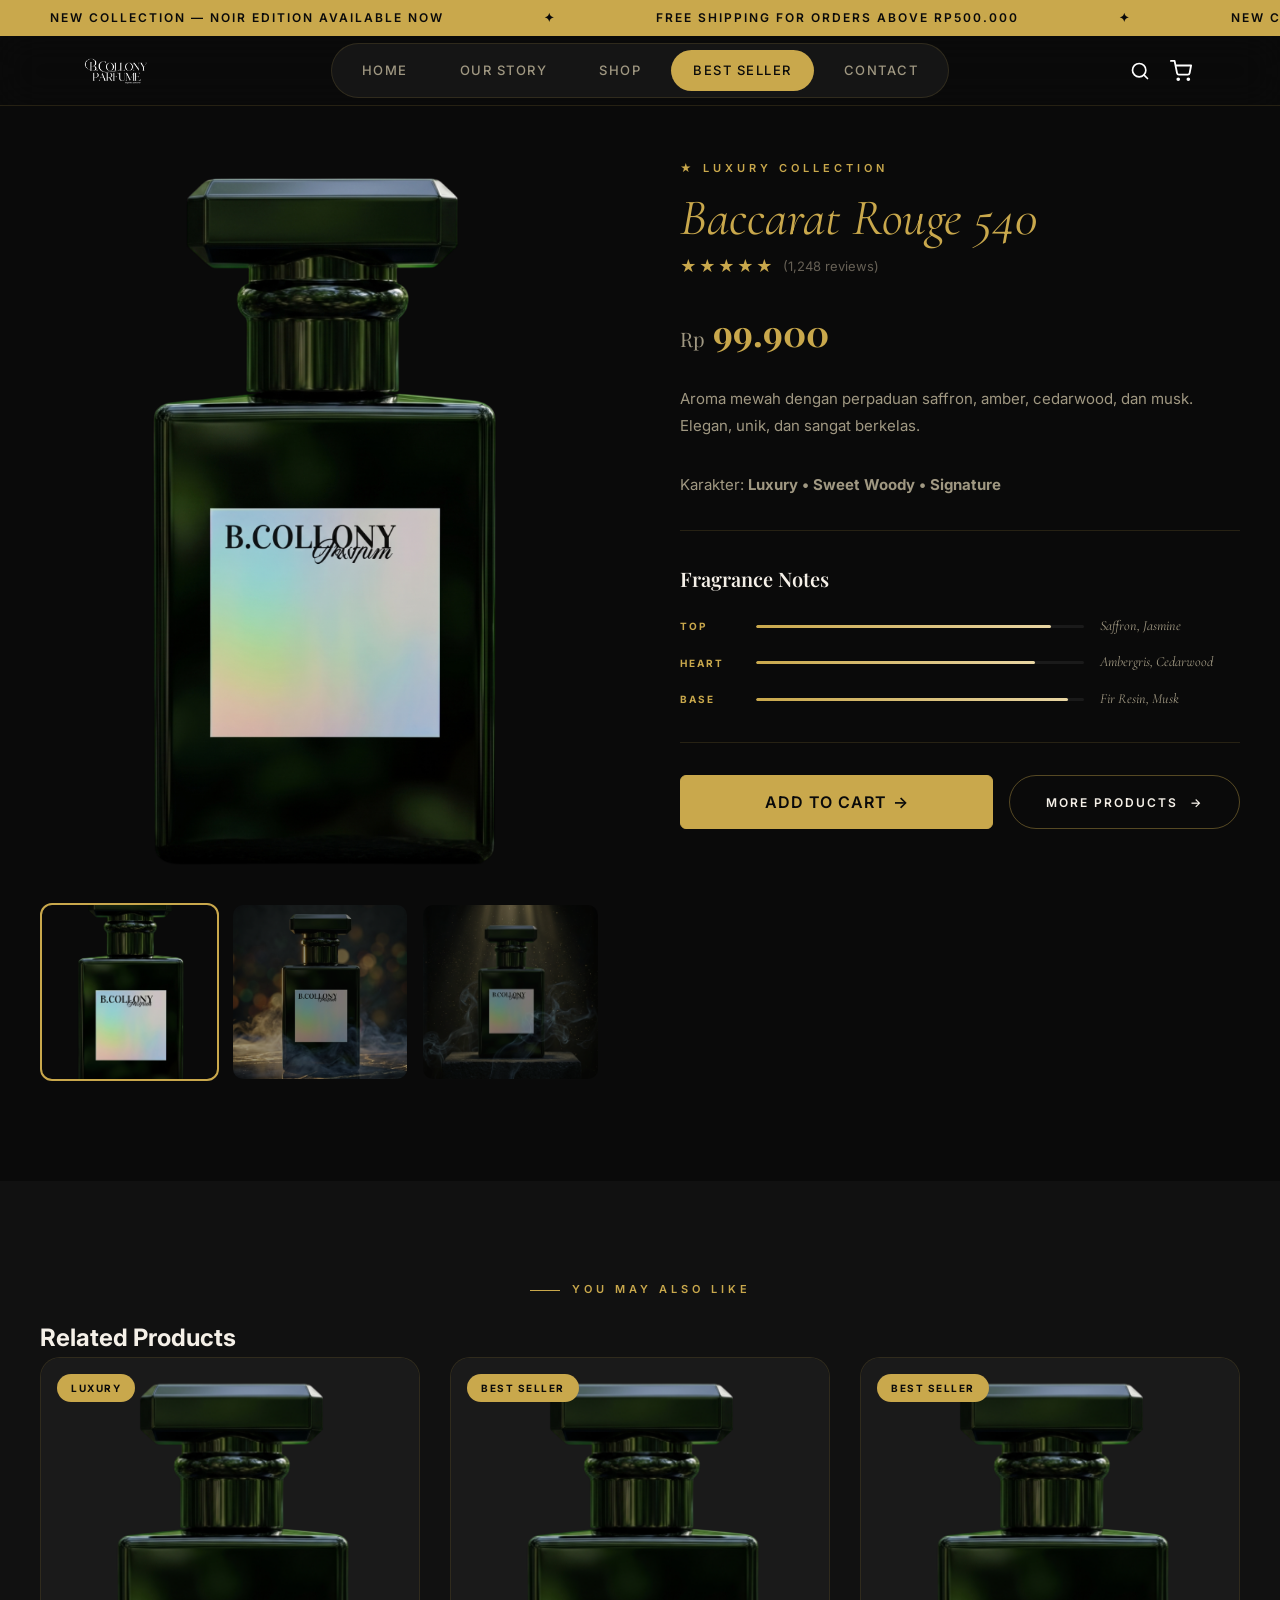
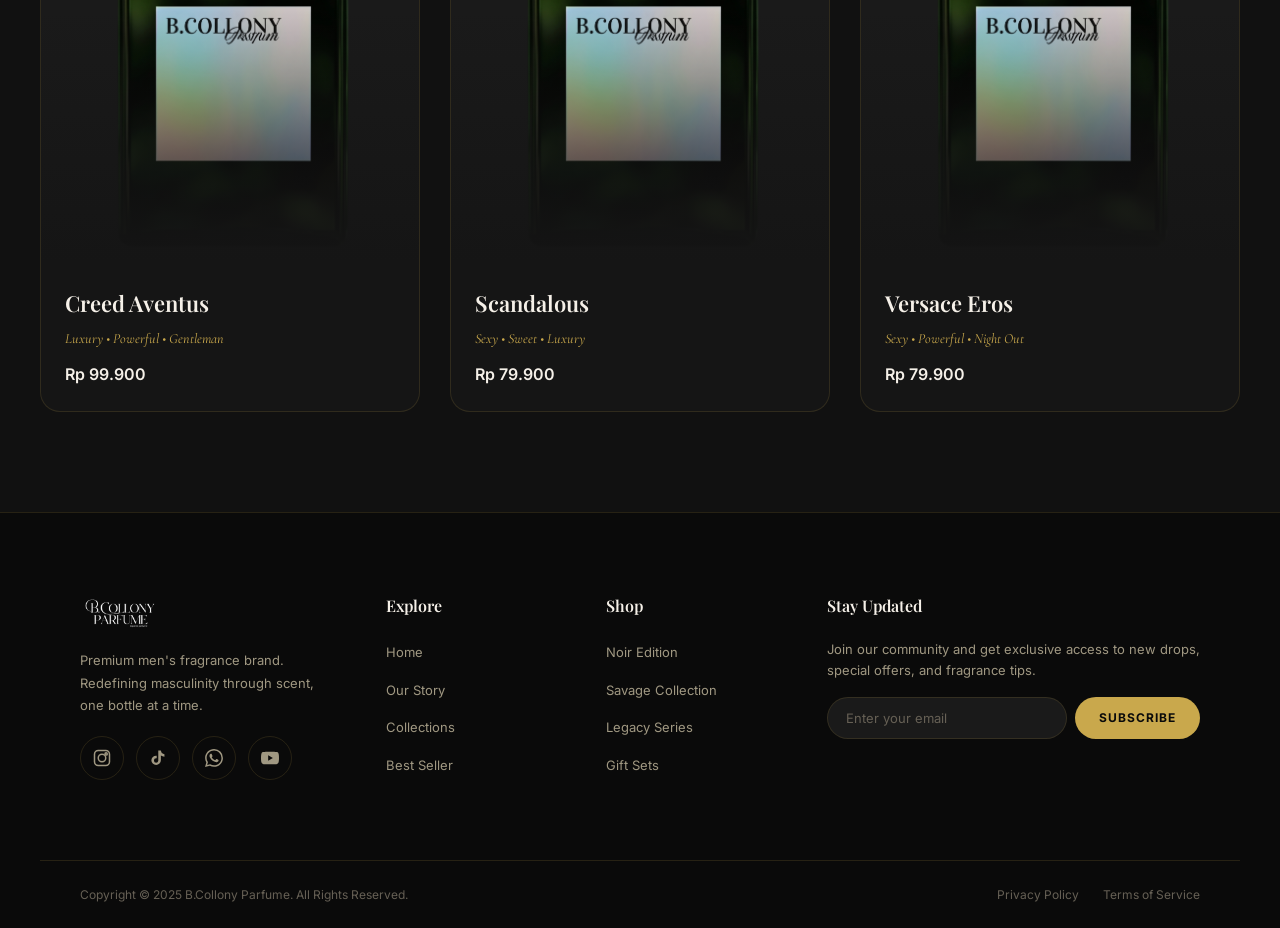
==== commit 4cd4aa16: "Update website files" ====
--- a/bestseller.html
+++ b/bestseller.html
@@ -51,13 +51,16 @@
         <a href="bestseller.html" class="nav-link active">Best Seller</a>
         <a href="contact.html" class="nav-link">Contact</a>
       </div>
-      <div class="cart-icon" aria-label="Shopping Cart">
+            <div class="nav-actions"><div class="search-icon" aria-label="Search">
+        <svg viewBox="0 0 24 24" fill="none" stroke="currentColor" stroke-width="2" stroke-linecap="round" stroke-linejoin="round"><circle cx="11" cy="11" r="8"/><path d="m21 21-4.35-4.35"/></svg>
+      </div>
+<div class="cart-icon" aria-label="Shopping Cart">
         <svg viewBox="0 0 24 24" fill="none" stroke="currentColor" stroke-width="2" stroke-linecap="round" stroke-linejoin="round"><circle cx="9" cy="21" r="1"/><circle cx="20" cy="21" r="1"/><path d="M1 1h4l2.68 13.39a2 2 0 0 0 2 1.61h9.72a2 2 0 0 0 2-1.61L23 6H6"/></svg>
         <span class="cart-badge">0</span>
       </div>
       <div class="nav-hamburger" id="navHamburger">
         <span></span><span></span><span></span>
-      </div>
+      </div></div>
     </div>
   </nav>
 
--- a/style.css
+++ b/style.css
@@ -51,6 +51,7 @@
   scroll-behavior: smooth;
   scrollbar-width: thin;
   scrollbar-color: var(--gold-primary) var(--bg-primary);
+  overflow-x: hidden;
 }
 
 html::-webkit-scrollbar { width: 6px; }
@@ -155,6 +156,7 @@
 }
 
 .nav-container {
+  position: relative;
   width: 100%;
   max-width: var(--container-width);
   padding: 0 40px;
@@ -186,6 +188,7 @@
 }
 
 .nav-menu {
+  flex: 0 0 auto;
   display: flex;
   align-items: center;
   gap: 8px;
@@ -346,7 +349,11 @@
 /* Hero */
 .hero-section {
   position: relative;
-  min-height: 100vh;
+  height: 100vh;
+  height: 100dvh;
+  min-height: 0;
+  max-height: 100vh;
+  max-height: 100dvh;
   display: flex;
   align-items: center;
   justify-content: center;
@@ -413,7 +420,12 @@
   z-index: 2;
   text-align: center;
   padding: 0 40px;
+  padding-top: calc(var(--nav-height) + 36px);
   max-width: 900px;
+  display: flex;
+  flex-direction: column;
+  align-items: center;
+  justify-content: center;
 }
 
 .hero-subtitle-top {
@@ -1697,8 +1709,11 @@
     position: fixed;
     top: 0;
     right: -100%;
+    left: auto;
+    transform: none;
     width: 75%;
     height: 100vh;
+    height: 100dvh;
     flex-direction: column;
     align-items: stretch;
     background: var(--bg-secondary);
@@ -1728,14 +1743,60 @@
 
   .mobile-overlay.active { opacity: 1; pointer-events: all; }
 
-  .hero-content { padding: 0 24px; }
-  .hero-subtitle-top { font-size: 12px; letter-spacing: 4px; }
-  .hero-cta { padding: 14px 32px; font-size: 11px; }
-
-  .home-about { padding: 80px 24px; }
-  .home-products { padding: 80px 24px; }
-  .home-testimonials { padding: 80px 24px; }
-  .home-cta-banner { padding: 80px 24px; }
+  /* === MOBILE HERO VIEWPORT PRECISION === */
+  .hero-section {
+    height: 100vh;
+    height: 100dvh;
+    min-height: 0;
+    max-height: 100vh;
+    max-height: 100dvh;
+  }
+
+  .hero-content {
+    padding: 0 clamp(16px, 5vw, 24px);
+    padding-top: 90px; /* 30px banner + 60px navbar */
+    padding-bottom: clamp(20px, 4vh, 50px);
+    height: 100%;
+    display: flex;
+    flex-direction: column;
+    align-items: center;
+    justify-content: center;
+    gap: 0;
+  }
+
+  .hero-subtitle-top {
+    font-size: clamp(9px, 2.5vw, 13px);
+    letter-spacing: clamp(2px, 1vw, 4px);
+    margin-bottom: clamp(8px, 2vh, 20px);
+  }
+
+  .hero-title {
+    font-size: clamp(28px, 9vw, 48px);
+    margin-bottom: clamp(4px, 1vh, 10px);
+  }
+
+  .hero-tagline {
+    font-size: clamp(16px, 4.5vw, 24px);
+    margin-bottom: clamp(16px, 4vh, 40px);
+  }
+
+  .hero-cta {
+    padding: clamp(10px, 2.5vh, 16px) clamp(24px, 6vw, 42px);
+    font-size: clamp(10px, 2.5vw, 13px);
+    letter-spacing: clamp(1px, 0.5vw, 3px);
+  }
+
+  .scroll-indicator {
+    bottom: clamp(12px, 3vh, 40px);
+  }
+  .scroll-line {
+    height: clamp(20px, 5vh, 50px);
+  }
+
+  .home-about { padding: clamp(40px, 10vh, 80px) 24px; }
+  .home-products { padding: clamp(40px, 10vh, 80px) 24px; }
+  .home-testimonials { padding: clamp(40px, 10vh, 80px) 24px; }
+  .home-cta-banner { padding: clamp(40px, 10vh, 80px) 24px; }
 
   .products-grid { grid-template-columns: 1fr 1fr; gap: 16px; }
   .products-grid-4 { grid-template-columns: 1fr 1fr; gap: 16px; }
@@ -1773,8 +1834,9 @@
   .products-grid,
   .products-grid-4 { grid-template-columns: 1fr; max-width: 360px; margin: 0 auto; }
 
-  .hero-title { font-size: 36px; }
-  .hero-tagline { font-size: 18px; }
+  .hero-title { font-size: clamp(24px, 8.5vw, 36px); }
+  .hero-tagline { font-size: clamp(14px, 4vw, 18px); }
+  .hero-subtitle-top { font-size: clamp(8px, 2.3vw, 11px); }
   .shop-filters { gap: 8px; }
   .filter-btn { padding: 8px 18px; font-size: 12px; }
 }
@@ -2279,6 +2341,504 @@
 }
 
 /* ============================================
+   ANIMATED GOOEY SEARCH OVERLAY
+   ============================================ */
+.nav-actions {
+  flex: 1;
+  display: flex;
+  align-items: center;
+  justify-content: flex-end;
+  gap: 4px;
+}
+.search-icon {
+  position: relative;
+  cursor: pointer;
+  color: #fff;
+  display: flex;
+  align-items: center;
+  padding: 8px;
+  transition: color 0.3s ease;
+}
+.search-icon:hover {
+  color: var(--gold-primary, #c9a84c);
+}
+.search-icon svg {
+  width: 20px;
+  height: 20px;
+}
+
+/* --- Search Overlay Container --- */
+.search-overlay {
+  position: fixed;
+  top: 0; left: 0;
+  width: 100%; height: 100%;
+  background: rgba(5, 5, 5, 0.94);
+  backdrop-filter: blur(30px);
+  -webkit-backdrop-filter: blur(30px);
+  z-index: 10002;
+  display: flex;
+  flex-direction: column;
+  align-items: center;
+  opacity: 0;
+  visibility: hidden;
+  transition: all 0.5s cubic-bezier(0.16, 1, 0.3, 1);
+}
+.search-overlay.active {
+  opacity: 1;
+  visibility: visible;
+}
+
+/* --- Search Header --- */
+.search-overlay-header {
+  width: 100%;
+  max-width: 700px;
+  padding: 90px 24px 20px;
+  position: relative;
+}
+
+.search-overlay-close {
+  position: absolute;
+  top: 36px;
+  right: 24px;
+  width: 44px; height: 44px;
+  background: rgba(255,255,255,0.04);
+  border: 1px solid rgba(201,168,76,0.15);
+  border-radius: 50%;
+  color: var(--gold-primary, #c9a84c);
+  font-size: 20px;
+  cursor: pointer;
+  display: flex;
+  align-items: center;
+  justify-content: center;
+  transition: all 0.4s cubic-bezier(0.16, 1, 0.3, 1);
+}
+.search-overlay-close:hover {
+  background: rgba(201,168,76,0.15);
+  border-color: var(--gold-primary, #c9a84c);
+  transform: rotate(90deg) scale(1.1);
+  box-shadow: 0 0 20px rgba(201,168,76,0.2);
+}
+
+.search-overlay-label {
+  font-size: 11px;
+  text-transform: uppercase;
+  letter-spacing: 4px;
+  color: var(--gold-primary, #c9a84c);
+  margin-bottom: 20px;
+  font-weight: 600;
+  display: flex;
+  align-items: center;
+  gap: 12px;
+}
+.search-overlay-label::before {
+  content: '';
+  width: 24px;
+  height: 1px;
+  background: var(--gold-primary, #c9a84c);
+}
+
+/* --- Gooey Search Bar --- */
+.search-bar-wrapper {
+  position: relative;
+  width: 100%;
+  max-width: 600px;
+  margin: 0 auto;
+}
+
+.search-bar-glow {
+  position: absolute;
+  inset: -2px;
+  border-radius: 50px;
+  background: linear-gradient(135deg, rgba(201,168,76,0.3), rgba(232,213,163,0.1), rgba(201,168,76,0.3));
+  background-size: 200% 200%;
+  animation: searchGlowShift 4s ease-in-out infinite;
+  opacity: 0;
+  transition: opacity 0.5s ease;
+  filter: blur(6px);
+}
+.search-bar-wrapper.focused .search-bar-glow {
+  opacity: 1;
+}
+
+@keyframes searchGlowShift {
+  0%, 100% { background-position: 0% 50%; }
+  50% { background-position: 100% 50%; }
+}
+
+.search-bar-inner {
+  position: relative;
+  display: flex;
+  align-items: center;
+  border-radius: 50px;
+  border: 1px solid rgba(201,168,76,0.2);
+  background: rgba(255,255,255,0.03);
+  backdrop-filter: blur(12px);
+  overflow: hidden;
+  transition: all 0.5s cubic-bezier(0.16, 1, 0.3, 1);
+  transform: scale(1);
+}
+.search-bar-wrapper.focused .search-bar-inner {
+  border-color: rgba(201,168,76,0.5);
+  background: rgba(255,255,255,0.06);
+  box-shadow: 0 15px 45px rgba(0,0,0,0.4), 0 0 30px rgba(201,168,76,0.08);
+  transform: scale(1.03);
+}
+
+/* Gradient sweep animation inside bar */
+.search-bar-gradient {
+  position: absolute;
+  inset: 0;
+  border-radius: 50px;
+  opacity: 0;
+  transition: opacity 0.5s ease;
+  background: linear-gradient(90deg,
+    rgba(201,168,76,0.06) 0%,
+    rgba(232,213,163,0.04) 33%,
+    rgba(139,105,20,0.06) 66%,
+    rgba(201,168,76,0.06) 100%);
+  background-size: 300% 100%;
+  animation: gradientSweep 8s linear infinite;
+  pointer-events: none;
+}
+.search-bar-wrapper.focused .search-bar-gradient {
+  opacity: 1;
+}
+
+@keyframes gradientSweep {
+  0% { background-position: 0% 50%; }
+  100% { background-position: 300% 50%; }
+}
+
+/* Shimmer top edge */
+.search-bar-shimmer {
+  position: absolute;
+  top: 0;
+  left: 0;
+  right: 0;
+  height: 1px;
+  background: linear-gradient(90deg, transparent, rgba(201,168,76,0.5), transparent);
+  opacity: 0;
+  animation: shimmerMove 3s ease-in-out infinite;
+}
+.search-bar-wrapper.focused .search-bar-shimmer {
+  opacity: 1;
+}
+
+@keyframes shimmerMove {
+  0% { transform: translateX(-100%); }
+  100% { transform: translateX(100%); }
+}
+
+/* Floating particles inside search bar */
+.search-particles {
+  position: absolute;
+  inset: 0;
+  border-radius: 50px;
+  overflow: hidden;
+  pointer-events: none;
+  filter: url(#gooey-search);
+}
+
+.search-particle {
+  position: absolute;
+  border-radius: 50%;
+  background: radial-gradient(circle, rgba(201,168,76,0.6), rgba(201,168,76,0.1));
+  opacity: 0;
+  pointer-events: none;
+}
+.search-bar-wrapper.focused .search-particle {
+  animation: particleDrift 3s ease-in-out infinite;
+}
+
+@keyframes particleDrift {
+  0% { opacity: 0; transform: translate(0, 0) scale(0); }
+  20% { opacity: 0.6; }
+  80% { opacity: 0.2; }
+  100% { opacity: 0; transform: translate(var(--dx), var(--dy)) scale(1); }
+}
+
+/* Click ripple */
+.search-click-ripple {
+  position: absolute;
+  border-radius: 50%;
+  background: rgba(201,168,76,0.15);
+  transform: scale(0);
+  pointer-events: none;
+  animation: clickRippleOut 0.8s cubic-bezier(0.16, 1, 0.3, 1) forwards;
+}
+
+@keyframes clickRippleOut {
+  0% { transform: scale(0); opacity: 0.7; }
+  100% { transform: scale(3); opacity: 0; }
+}
+
+/* Click burst particles */
+.search-burst-particle {
+  position: absolute;
+  width: 6px; height: 6px;
+  border-radius: 50%;
+  pointer-events: none;
+  animation: burstOut 0.7s ease-out forwards;
+}
+
+@keyframes burstOut {
+  0% { transform: translate(0, 0) scale(1); opacity: 1; }
+  100% { transform: translate(var(--bx), var(--by)) scale(0); opacity: 0; }
+}
+
+/* Search icon inside bar */
+.search-bar-icon {
+  padding: 0 0 0 20px;
+  display: flex;
+  align-items: center;
+  transition: all 0.4s ease;
+}
+.search-bar-icon svg {
+  width: 20px; height: 20px;
+  color: rgba(255,255,255,0.3);
+  transition: all 0.4s ease;
+}
+.search-bar-wrapper.focused .search-bar-icon svg {
+  color: var(--gold-primary, #c9a84c);
+  filter: drop-shadow(0 0 6px rgba(201,168,76,0.4));
+}
+
+/* Search input */
+.search-input {
+  flex: 1;
+  padding: 18px 20px;
+  background: transparent;
+  border: none;
+  color: #fff;
+  font-size: 17px;
+  font-family: var(--font-body, 'Inter', sans-serif);
+  font-weight: 400;
+  outline: none;
+  position: relative;
+  z-index: 2;
+  letter-spacing: 0.3px;
+}
+.search-input::placeholder {
+  color: rgba(255,255,255,0.25);
+  transition: color 0.3s ease;
+}
+.search-bar-wrapper.focused .search-input::placeholder {
+  color: rgba(255,255,255,0.4);
+}
+.search-bar-wrapper.focused .search-input {
+  letter-spacing: 0.5px;
+}
+
+/* Search submit button */
+.search-submit-btn {
+  padding: 10px 22px;
+  margin-right: 8px;
+  border: none;
+  border-radius: 50px;
+  background: linear-gradient(135deg, var(--gold-primary, #c9a84c), #e6c65a);
+  color: #0a0a0a;
+  font-family: var(--font-body, 'Inter', sans-serif);
+  font-size: 13px;
+  font-weight: 700;
+  letter-spacing: 1px;
+  text-transform: uppercase;
+  cursor: pointer;
+  transition: all 0.4s cubic-bezier(0.16, 1, 0.3, 1);
+  opacity: 0;
+  transform: translateX(-10px) scale(0.9);
+  pointer-events: none;
+  white-space: nowrap;
+}
+.search-submit-btn.visible {
+  opacity: 1;
+  transform: translateX(0) scale(1);
+  pointer-events: all;
+}
+.search-submit-btn:hover {
+  background: linear-gradient(135deg, #e6c65a, var(--gold-primary, #c9a84c));
+  box-shadow: 0 8px 25px rgba(201,168,76,0.4);
+  transform: translateY(-2px) scale(1.05);
+}
+
+/* --- Search Results --- */
+.search-results {
+  width: 100%;
+  max-width: 700px;
+  padding: 8px 24px 40px;
+  flex: 1;
+  overflow-y: auto;
+  -webkit-overflow-scrolling: touch;
+}
+
+.search-results-count {
+  font-size: 12px;
+  color: rgba(201,168,76,0.5);
+  margin-bottom: 16px;
+  letter-spacing: 1px;
+  text-transform: uppercase;
+  font-weight: 600;
+}
+
+.search-results-grid {
+  display: flex;
+  flex-direction: column;
+  gap: 10px;
+}
+
+.search-result-item {
+  display: flex;
+  align-items: center;
+  gap: 16px;
+  padding: 14px 18px;
+  background: rgba(255,255,255,0.02);
+  border: 1px solid rgba(201,168,76,0.08);
+  border-radius: 14px;
+  cursor: pointer;
+  transition: all 0.4s cubic-bezier(0.16, 1, 0.3, 1);
+  opacity: 0;
+  transform: translateY(15px);
+  animation: resultSlideIn 0.4s cubic-bezier(0.16, 1, 0.3, 1) forwards;
+}
+
+.search-result-item:nth-child(1) { animation-delay: 0.05s; }
+.search-result-item:nth-child(2) { animation-delay: 0.1s; }
+.search-result-item:nth-child(3) { animation-delay: 0.15s; }
+.search-result-item:nth-child(4) { animation-delay: 0.2s; }
+.search-result-item:nth-child(5) { animation-delay: 0.25s; }
+.search-result-item:nth-child(6) { animation-delay: 0.3s; }
+.search-result-item:nth-child(7) { animation-delay: 0.35s; }
+.search-result-item:nth-child(8) { animation-delay: 0.4s; }
+
+@keyframes resultSlideIn {
+  to { opacity: 1; transform: translateY(0); }
+}
+
+.search-result-item:hover {
+  background: rgba(201,168,76,0.06);
+  border-color: rgba(201,168,76,0.25);
+  transform: translateX(8px);
+  box-shadow: 0 4px 20px rgba(201,168,76,0.08);
+}
+
+.search-result-img {
+  width: 50px; height: 60px;
+  background: rgba(201,168,76,0.05);
+  border-radius: 10px;
+  overflow: hidden;
+  flex-shrink: 0;
+  display: flex;
+  align-items: center;
+  justify-content: center;
+}
+.search-result-img img {
+  max-height: 50px;
+  width: auto;
+}
+.search-result-info {
+  flex: 1;
+  min-width: 0;
+}
+.search-result-name {
+  font-size: 15px;
+  color: #fff;
+  font-weight: 500;
+  margin-bottom: 4px;
+}
+.search-result-name mark {
+  background: none;
+  color: var(--gold-primary, #c9a84c);
+  font-weight: 700;
+}
+.search-result-chars {
+  font-size: 12px;
+  color: rgba(255,255,255,0.35);
+  margin-bottom: 2px;
+}
+.search-result-price {
+  font-size: 14px;
+  color: var(--gold-primary, #c9a84c);
+  font-weight: 600;
+}
+.search-result-badge {
+  font-size: 10px;
+  background: linear-gradient(135deg, var(--gold-primary, #c9a84c), #e6c65a);
+  color: #000;
+  padding: 3px 10px;
+  border-radius: 12px;
+  font-weight: 700;
+  text-transform: uppercase;
+  letter-spacing: 0.5px;
+  flex-shrink: 0;
+}
+
+/* --- Search Empty / Default State --- */
+.search-empty {
+  text-align: center;
+  padding: 50px 20px;
+  color: rgba(255,255,255,0.3);
+}
+.search-empty-icon {
+  font-size: 44px;
+  display: block;
+  margin-bottom: 16px;
+  animation: emptyIconFloat 3s ease-in-out infinite;
+}
+
+@keyframes emptyIconFloat {
+  0%, 100% { transform: translateY(0); }
+  50% { transform: translateY(-8px); }
+}
+
+.search-empty-text {
+  font-size: 14px;
+  line-height: 1.7;
+  color: rgba(255,255,255,0.4);
+}
+
+/* --- Suggestion Tags with Stagger --- */
+.search-suggestions {
+  margin-top: 24px;
+  display: flex;
+  gap: 8px;
+  flex-wrap: wrap;
+  justify-content: center;
+}
+
+.search-suggestion-tag {
+  padding: 7px 18px;
+  background: rgba(201,168,76,0.06);
+  border: 1px solid rgba(201,168,76,0.15);
+  border-radius: 24px;
+  color: var(--gold-primary, #c9a84c);
+  font-size: 12px;
+  font-weight: 500;
+  letter-spacing: 0.5px;
+  cursor: pointer;
+  transition: all 0.4s cubic-bezier(0.16, 1, 0.3, 1);
+  opacity: 0;
+  transform: translateY(8px) scale(0.95);
+  animation: tagSlideIn 0.4s cubic-bezier(0.16, 1, 0.3, 1) forwards;
+}
+
+.search-suggestion-tag:nth-child(1) { animation-delay: 0.1s; }
+.search-suggestion-tag:nth-child(2) { animation-delay: 0.17s; }
+.search-suggestion-tag:nth-child(3) { animation-delay: 0.24s; }
+.search-suggestion-tag:nth-child(4) { animation-delay: 0.31s; }
+.search-suggestion-tag:nth-child(5) { animation-delay: 0.38s; }
+.search-suggestion-tag:nth-child(6) { animation-delay: 0.45s; }
+
+@keyframes tagSlideIn {
+  to { opacity: 1; transform: translateY(0) scale(1); }
+}
+
+.search-suggestion-tag:hover {
+  background: rgba(201,168,76,0.18);
+  border-color: var(--gold-primary, #c9a84c);
+  transform: translateY(-2px) scale(1.05);
+  box-shadow: 0 4px 16px rgba(201,168,76,0.15);
+}
+
+/* ============================================
    MODAL & CART RESPONSIVE
    ============================================ */
 @media (max-width: 768px) {
@@ -2320,9 +2880,7 @@
   display: flex !important;
   align-items: center !important;
   justify-content: flex-start !important;
-  flex: 0 0 140px !important;
-  width: 140px !important;
-  max-width: 140px !important;
+  flex: 1 !important;
   height: var(--nav-height) !important;
   min-width: 0 !important;
   overflow: visible !important;
@@ -2382,4 +2940,106 @@
     height: 30px !important;
     max-height: 30px !important;
   }
-}
+
+  /* Group search + cart + hamburger to the right on mobile */
+  .nav-container {
+    flex-wrap: nowrap !important;
+    justify-content: space-between !important;
+  }
+  .search-icon svg {
+    width: 19px;
+    height: 19px;
+  }
+  .cart-icon svg {
+    width: 20px;
+    height: 20px;
+  }
+
+  /* Search overlay mobile — gooey search bar */
+  .search-overlay-header {
+    padding: 70px 16px 16px;
+  }
+  .search-overlay-close {
+    top: 20px;
+    right: 16px;
+    width: 40px; height: 40px;
+  }
+  .search-overlay-label {
+    margin-top: 0;
+    font-size: 10px;
+    letter-spacing: 2px;
+    padding-right: 50px;
+  }
+  .search-bar-wrapper {
+    max-width: 100%;
+  }
+  .search-bar-inner {
+    border-radius: 40px;
+  }
+  .search-bar-icon {
+    padding-left: 16px;
+  }
+  .search-input {
+    font-size: 16px;
+    padding: 14px 14px;
+  }
+  .search-submit-btn {
+    padding: 8px 16px;
+    font-size: 11px;
+    margin-right: 6px;
+  }
+  .search-results {
+    padding: 8px 16px 30px;
+  }
+  .search-result-item {
+    padding: 12px 14px;
+    gap: 12px;
+  }
+  .search-empty {
+    padding: 30px 16px;
+  }
+  .search-empty-icon {
+    font-size: 36px;
+  }
+  .search-suggestions {
+    gap: 6px;
+  }
+  .search-suggestion-tag {
+    padding: 6px 14px;
+    font-size: 11px;
+  }
+
+  /* Cart sidebar full height fix — ensure footer always visible */
+  .cart-sidebar {
+    height: 100dvh !important;
+    max-height: 100dvh !important;
+    display: flex !important;
+    flex-direction: column !important;
+  }
+  .cart-items {
+    flex: 1 1 0 !important;
+    min-height: 0 !important;
+    overflow-y: auto !important;
+    -webkit-overflow-scrolling: touch;
+  }
+  .cart-footer {
+    flex-shrink: 0 !important;
+    position: sticky !important;
+    bottom: 0 !important;
+    padding: 16px 20px !important;
+    background: rgba(20, 20, 20, 0.98) !important;
+    border-top: 1px solid rgba(201,168,76,0.15) !important;
+    z-index: 2 !important;
+  }
+  .cart-header {
+    flex-shrink: 0 !important;
+    padding: 18px 20px !important;
+  }
+  .cart-total-price {
+    font-size: 20px !important;
+  }
+  .cart-checkout {
+    padding: 12px !important;
+    font-size: 13px !important;
+  }
+}
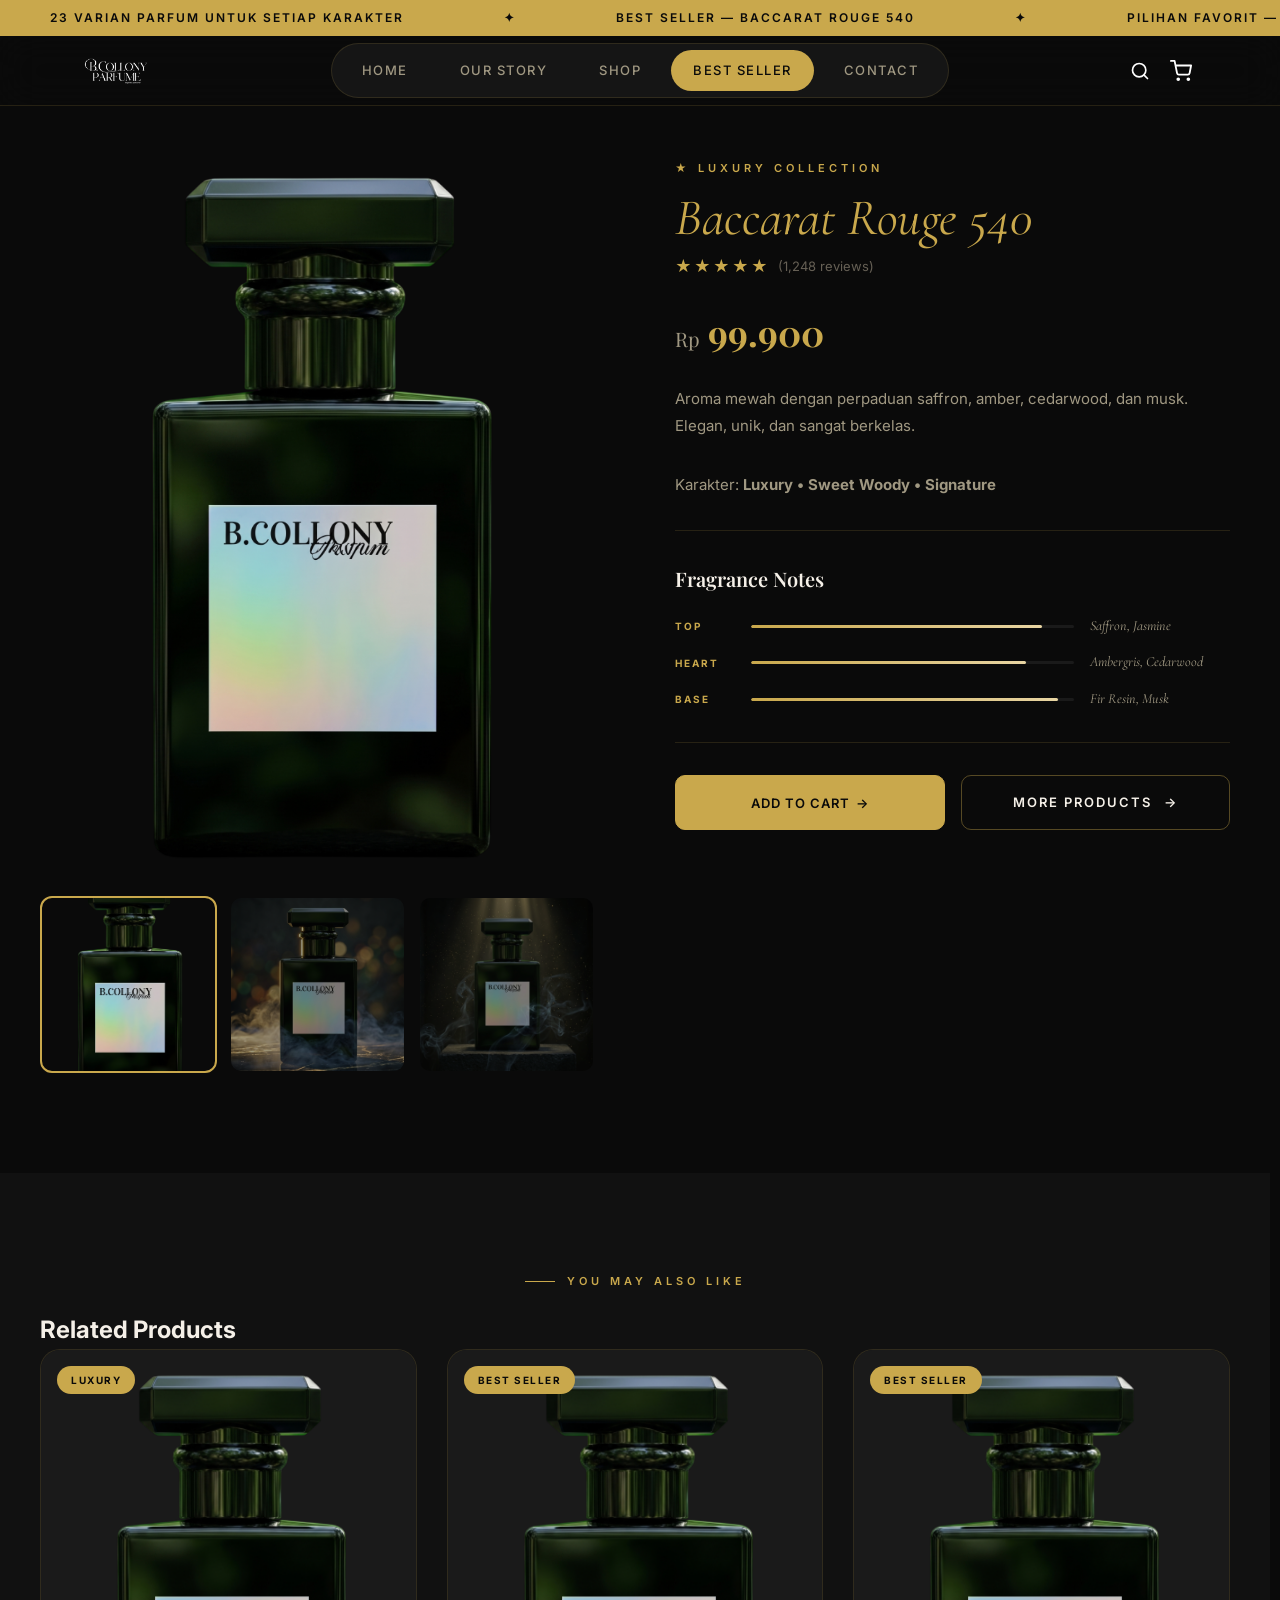
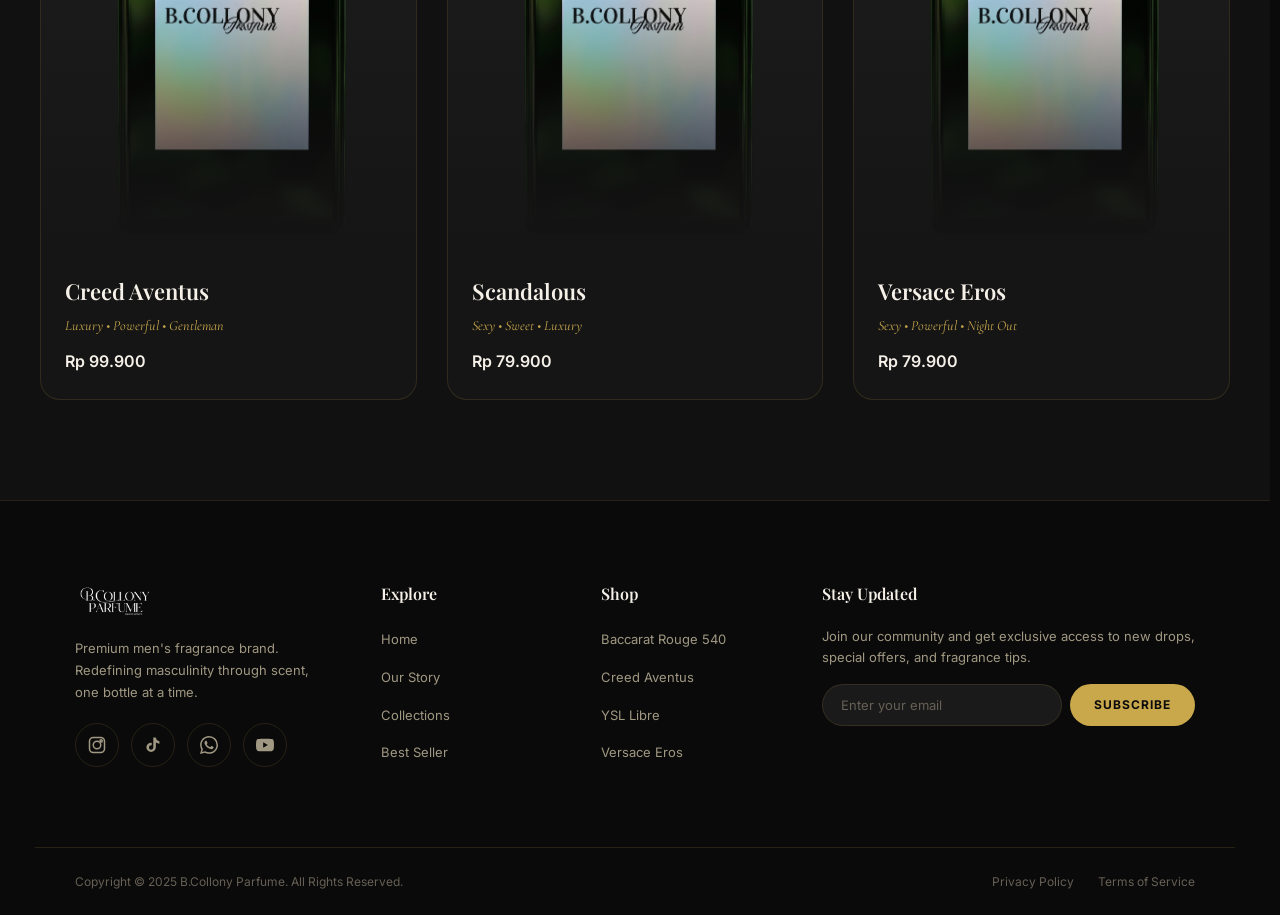
==== commit cc01a791: "Update website dan menambahkan gambar baru" ====
--- a/bestseller.html
+++ b/bestseller.html
@@ -3,10 +3,10 @@
 <head>
   <meta charset="UTF-8">
   <meta name="viewport" content="width=device-width, initial-scale=1.0">
-  <meta name="description" content="B.Collony Noir Edition — Best Seller. Premium men's fragrance with bold, dark, and luxurious scent. Shop the #1 best-selling cologne now.">
-  <meta name="keywords" content="parfum, parfum pria, cologne, B.Collony, Noir Edition, best seller, luxury fragrance">
+  <meta name="description" content="B.Collony Baccarat Rouge 540 — Best Seller. Parfum premium dengan karakter luxury, sweet woody, dan signature scent.">
+  <meta name="keywords" content="parfum, B.Collony, Baccarat Rouge 540, best seller, luxury fragrance, sweet woody">
   <title>Best Seller — B.Collony Parfume</title>
-  <link rel="stylesheet" href="style.css?v=hosting-fix-v3-20260705">
+  <link rel="stylesheet" href="style.css?v=hero-scroll-fix-v7-20260715">
   <!-- Favicon -->
   <link rel="icon" type="image/svg+xml" href="data:image/svg+xml,%3Csvg xmlns='http://www.w3.org/2000/svg' viewBox='0 0 100 100'%3E%3Ctext y='.9em' font-size='90'%3E🖤%3C/text%3E%3C/svg%3E">
 </head>
@@ -21,22 +21,14 @@
   <!-- Marquee Banner -->
   <div class="marquee-banner">
     <div class="marquee-track">
-      <span>New Collection — Noir Edition Available Now</span>
-      <span>✦</span>
-      <span>Free Shipping For Orders Above Rp500.000</span>
-      <span>✦</span>
-      <span>New Collection — Noir Edition Available Now</span>
-      <span>✦</span>
-      <span>Free Shipping For Orders Above Rp500.000</span>
-      <span>✦</span>
-      <span>New Collection — Noir Edition Available Now</span>
-      <span>✦</span>
-      <span>Free Shipping For Orders Above Rp500.000</span>
-      <span>✦</span>
-      <span>New Collection — Noir Edition Available Now</span>
-      <span>✦</span>
-      <span>Free Shipping For Orders Above Rp500.000</span>
-      <span>✦</span>
+      <span>23 Varian Parfum untuk Setiap Karakter</span><span>✦</span>
+      <span>Best Seller — Baccarat Rouge 540</span><span>✦</span>
+      <span>Pilihan Favorit — Creed Aventus &amp; YSL Libre</span><span>✦</span>
+      <span>Mulai dari Rp 59.900</span><span>✦</span>
+      <span>23 Varian Parfum untuk Setiap Karakter</span><span>✦</span>
+      <span>Best Seller — Baccarat Rouge 540</span><span>✦</span>
+      <span>Pilihan Favorit — Creed Aventus &amp; YSL Libre</span><span>✦</span>
+      <span>Mulai dari Rp 59.900</span><span>✦</span>
     </div>
   </div>
 
@@ -135,7 +127,7 @@
         <hr class="product-divider">
 
         <div class="product-actions">
-          <button class="cta-button filled add-to-cart-btn" data-product-id="baccarat-rouge-540" style="padding:16px 32px;font-size:16px;">Add to Cart <span class="arrow">→</span></button>
+          <button class="cta-button filled add-to-cart-btn" data-product-id="baccarat-rouge-540">Add to Cart <span class="arrow">→</span></button>
           <a href="shop.html" class="cta-button">More Products <span class="arrow">→</span></a>
         </div>
       </div>
@@ -220,7 +212,7 @@
               <path d="M19.59 6.69a4.83 4.83 0 0 1-3.77-4.25V2h-3.45v13.67a2.89 2.89 0 0 1-2.88 2.5 2.89 2.89 0 0 1-2.89-2.89 2.89 2.89 0 0 1 2.89-2.89c.28 0 .54.04.79.1v-3.5a6.37 6.37 0 0 0-.79-.05A6.34 6.34 0 0 0 3.15 15a6.34 6.34 0 0 0 6.34 6.34 6.34 6.34 0 0 0 6.34-6.34V8.73a8.19 8.19 0 0 0 4.76 1.52v-3.4a4.85 4.85 0 0 1-1-.16z"/>
             </svg>
           </a>
-          <a href="#" class="social-icon" aria-label="WhatsApp">
+          <a href="https://wa.me/62895383060656" class="social-icon" aria-label="WhatsApp">
             <svg width="18" height="18" viewBox="0 0 24 24" fill="currentColor">
               <path d="M17.472 14.382c-.297-.149-1.758-.867-2.03-.967-.273-.099-.471-.148-.67.15-.197.297-.767.966-.94 1.164-.173.199-.347.223-.644.075-.297-.15-1.255-.463-2.39-1.475-.883-.788-1.48-1.761-1.653-2.059-.173-.297-.018-.458.13-.606.134-.133.298-.347.446-.52.149-.174.198-.298.298-.497.099-.198.05-.371-.025-.52-.075-.149-.669-1.612-.916-2.207-.242-.579-.487-.5-.669-.51-.173-.008-.371-.01-.57-.01-.198 0-.52.074-.792.372-.272.297-1.04 1.016-1.04 2.479 0 1.462 1.065 2.875 1.213 3.074.149.198 2.096 3.2 5.077 4.487.709.306 1.262.489 1.694.625.712.227 1.36.195 1.871.118.571-.085 1.758-.719 2.006-1.413.248-.694.248-1.289.173-1.413-.074-.124-.272-.198-.57-.347m-5.421 7.403h-.004a9.87 9.87 0 01-5.031-1.378l-.361-.214-3.741.982.998-3.648-.235-.374a9.86 9.86 0 01-1.51-5.26c.001-5.45 4.436-9.884 9.888-9.884 2.64 0 5.122 1.03 6.988 2.898a9.825 9.825 0 012.893 6.994c-.003 5.45-4.437 9.884-9.885 9.884m8.413-18.297A11.815 11.815 0 0012.05 0C5.495 0 .16 5.335.157 11.892c0 2.096.547 4.142 1.588 5.945L.057 24l6.305-1.654a11.882 11.882 0 005.683 1.448h.005c6.554 0 11.89-5.335 11.893-11.893a11.821 11.821 0 00-3.48-8.413z"/>
             </svg>
@@ -248,10 +240,10 @@
       <div class="footer-col">
         <h4 class="footer-col-title">Shop</h4>
         <ul class="footer-links">
-          <li><a href="bestseller.html">Noir Edition</a></li>
-          <li><a href="shop.html">Savage Collection</a></li>
-          <li><a href="shop.html">Legacy Series</a></li>
-          <li><a href="shop.html">Gift Sets</a></li>
+          <li><a href="bestseller.html">Baccarat Rouge 540</a></li>
+          <li><a href="shop.html">Creed Aventus</a></li>
+          <li><a href="shop.html">YSL Libre</a></li>
+          <li><a href="shop.html">Versace Eros</a></li>
         </ul>
       </div>
 
@@ -281,7 +273,7 @@
   </footer>
 
   <script src="products.js?v=hosting-fix-v3-20260705"></script>
-  <script src="script.js?v=hosting-fix-v3-20260705"></script>
+  <script src="script.js?v=whatsapp-fix-v6-20260715"></script>
   <script>
     // Product Gallery — Thumbnail switcher
     function changeMainImage(thumbEl, imageSrc) {
--- a/style.css
+++ b/style.css
@@ -49,6 +49,7 @@
 
 html {
   scroll-behavior: smooth;
+  scrollbar-gutter: stable;
   scrollbar-width: thin;
   scrollbar-color: var(--gold-primary) var(--bg-primary);
   overflow-x: hidden;
@@ -66,6 +67,22 @@
   overflow-x: hidden;
   -webkit-font-smoothing: antialiased;
   -moz-osx-font-smoothing: grayscale;
+}
+
+html.page-scroll-locked,
+body.page-scroll-locked,
+html.cart-scroll-locked,
+body.cart-scroll-locked {
+  overflow: hidden !important;
+  overscroll-behavior: none;
+}
+
+body.page-scroll-locked,
+body.cart-scroll-locked {
+  position: fixed;
+  left: 0;
+  right: 0;
+  width: 100%;
 }
 
 a { text-decoration: none; color: inherit; }
@@ -342,6 +359,23 @@
   color: var(--text-dark);
 }
 
+.contact-submit-button,
+.contact-submit-button:hover {
+  box-shadow: none;
+  transform: none;
+  transition: none;
+}
+
+.contact-submit-button::before {
+  display: none;
+}
+
+.contact-submit-button .arrow,
+.contact-submit-button:hover .arrow {
+  transform: none;
+  transition: none;
+}
+
 /* =============================================
    PAGE: HOME (index.html)
    ============================================= */
@@ -391,28 +425,48 @@
 
 .particle {
   position: absolute;
+  bottom: -10vh;
   width: 3px;
   height: 3px;
   background: var(--gold-primary);
   border-radius: 50%;
   opacity: 0;
-  animation: particleFloat 8s ease-in-out infinite;
-}
-
-.particle:nth-child(1) { left: 10%; animation-delay: 0s; animation-duration: 7s; }
-.particle:nth-child(2) { left: 25%; animation-delay: 1.5s; animation-duration: 9s; }
-.particle:nth-child(3) { left: 40%; animation-delay: 3s; animation-duration: 6s; }
-.particle:nth-child(4) { left: 55%; animation-delay: 0.8s; animation-duration: 8s; }
-.particle:nth-child(5) { left: 70%; animation-delay: 2.2s; animation-duration: 10s; }
-.particle:nth-child(6) { left: 85%; animation-delay: 4s; animation-duration: 7.5s; }
-.particle:nth-child(7) { left: 15%; animation-delay: 1s; animation-duration: 9.5s; }
-.particle:nth-child(8) { left: 60%; animation-delay: 3.5s; animation-duration: 6.5s; }
+  box-shadow: none;
+  animation: particleFloat var(--particle-duration, 8s) linear infinite;
+  will-change: transform, opacity;
+}
+
+.particle:nth-child(1) { left: 6%; --particle-duration: 7s; --drift-mid: 26px; --drift-end: -18px; animation-delay: 0s; }
+.particle:nth-child(2) { left: 12%; --particle-duration: 9s; --drift-mid: -22px; --drift-end: 15px; animation-delay: -1.5s; }
+.particle:nth-child(3) { left: 18%; --particle-duration: 6s; --drift-mid: 18px; --drift-end: -10px; animation-delay: -3s; }
+.particle:nth-child(4) { left: 24%; --particle-duration: 8s; --drift-mid: -28px; --drift-end: 20px; animation-delay: -0.8s; }
+.particle:nth-child(5) { left: 30%; --particle-duration: 10s; --drift-mid: 24px; --drift-end: -16px; animation-delay: -2.2s; }
+.particle:nth-child(6) { left: 36%; --particle-duration: 7.5s; --drift-mid: -16px; --drift-end: 28px; animation-delay: -4s; }
+.particle:nth-child(7) { left: 42%; --particle-duration: 9.5s; --drift-mid: 32px; --drift-end: -22px; animation-delay: -1s; }
+.particle:nth-child(8) { left: 48%; --particle-duration: 6.5s; --drift-mid: -24px; --drift-end: 18px; animation-delay: -3.5s; }
+.particle:nth-child(9) { left: 54%; --particle-duration: 8.5s; --drift-mid: 20px; --drift-end: -30px; animation-delay: -0.4s; }
+.particle:nth-child(10) { left: 60%; --particle-duration: 11s; --drift-mid: -30px; --drift-end: 24px; animation-delay: -2.8s; }
+.particle:nth-child(11) { left: 66%; --particle-duration: 7.2s; --drift-mid: 16px; --drift-end: -12px; animation-delay: -1.9s; }
+.particle:nth-child(12) { left: 72%; --particle-duration: 9.8s; --drift-mid: -18px; --drift-end: 30px; animation-delay: -4.6s; }
+.particle:nth-child(13) { left: 78%; --particle-duration: 6.8s; --drift-mid: 28px; --drift-end: -18px; animation-delay: -0.9s; }
+.particle:nth-child(14) { left: 84%; --particle-duration: 10.5s; --drift-mid: -34px; --drift-end: 22px; animation-delay: -3.8s; }
+.particle:nth-child(15) { left: 90%; --particle-duration: 7.8s; --drift-mid: 18px; --drift-end: -28px; animation-delay: -2.1s; }
+.particle:nth-child(16) { left: 96%; --particle-duration: 9.2s; --drift-mid: -26px; --drift-end: 16px; animation-delay: -5s; }
+.particle:nth-child(17) { left: 9%; --particle-duration: 12s; --drift-mid: -14px; --drift-end: 26px; animation-delay: -5.4s; }
+.particle:nth-child(18) { left: 21%; --particle-duration: 8.2s; --drift-mid: 36px; --drift-end: -24px; animation-delay: -4.2s; }
+.particle:nth-child(19) { left: 33%; --particle-duration: 10.8s; --drift-mid: -20px; --drift-end: 34px; animation-delay: -6s; }
+.particle:nth-child(20) { left: 45%; --particle-duration: 7.4s; --drift-mid: 22px; --drift-end: -14px; animation-delay: -2.6s; }
+.particle:nth-child(21) { left: 57%; --particle-duration: 9.6s; --drift-mid: -36px; --drift-end: 20px; animation-delay: -5.8s; }
+.particle:nth-child(22) { left: 69%; --particle-duration: 8.8s; --drift-mid: 30px; --drift-end: -26px; animation-delay: -3.1s; }
+.particle:nth-child(23) { left: 81%; --particle-duration: 11.5s; --drift-mid: -18px; --drift-end: 32px; animation-delay: -6.4s; }
+.particle:nth-child(24) { left: 93%; --particle-duration: 7.1s; --drift-mid: 24px; --drift-end: -20px; animation-delay: -1.2s; }
 
 @keyframes particleFloat {
-  0% { transform: translateY(100vh) scale(0); opacity: 0; }
+  0% { transform: translate3d(0, 0, 0) scale(0); opacity: 0; }
   10% { opacity: 0.6; }
+  52% { transform: translate3d(var(--drift-mid, 24px), -62vh, 0) scale(1); opacity: 0.45; }
   90% { opacity: 0.2; }
-  100% { transform: translateY(-20vh) scale(1); opacity: 0; }
+  100% { transform: translate3d(var(--drift-end, -18px), -122vh, 0) scale(1); opacity: 0; }
 }
 
 .hero-content {
@@ -533,6 +587,17 @@
   animation: scrollPulse 2s ease-in-out infinite;
 }
 
+@media (min-width: 769px) {
+  .scroll-indicator {
+    bottom: 14px;
+    gap: 0;
+  }
+
+  .scroll-line {
+    height: 30px;
+  }
+}
+
 @keyframes scrollPulse {
   0%, 100% { opacity: 1; transform: scaleY(1); }
   50% { opacity: 0.3; transform: scaleY(0.6); }
@@ -595,7 +660,7 @@
   position: relative;
   border-radius: 16px;
   overflow: hidden;
-  aspect-ratio: 4/5;
+  aspect-ratio: 1/1;
 }
 
 .home-about-image img {
@@ -1020,7 +1085,7 @@
   border-radius: 16px;
   overflow: hidden;
   position: relative;
-  aspect-ratio: 4/5;
+  aspect-ratio: 1/1;
 }
 
 .story-block-image img {
@@ -1066,8 +1131,53 @@
 }
 
 .value-icon {
-  font-size: 40px;
-  margin-bottom: 20px;
+  width: 84px;
+  height: 84px;
+  margin: 0 auto 24px;
+  display: flex;
+  align-items: center;
+  justify-content: center;
+  color: var(--gold-primary);
+  border: 1px solid var(--border-gold);
+  border-radius: 50%;
+  background:
+    radial-gradient(circle at 35% 25%, rgba(232,213,163,0.18), transparent 38%),
+    linear-gradient(145deg, rgba(201,168,76,0.12), rgba(255,255,255,0.02));
+  box-shadow: inset 0 0 24px rgba(201,168,76,0.08), 0 16px 40px rgba(0,0,0,0.25);
+  transition: var(--transition-fast);
+}
+
+.value-icon svg {
+  width: 48px;
+  height: 48px;
+  overflow: visible;
+}
+
+.value-icon .icon-line,
+.value-icon .icon-fill {
+  stroke: currentColor;
+  stroke-width: 2;
+  stroke-linecap: round;
+  stroke-linejoin: round;
+}
+
+.value-icon .icon-line {
+  fill: none;
+}
+
+.value-icon .icon-fill {
+  fill: rgba(201,168,76,0.1);
+}
+
+.value-icon .soft {
+  opacity: 0.55;
+}
+
+.value-card:hover .value-icon {
+  color: var(--gold-light);
+  transform: translateY(-4px);
+  border-color: var(--gold-primary);
+  box-shadow: inset 0 0 28px rgba(201,168,76,0.14), 0 18px 46px rgba(201,168,76,0.12);
 }
 
 .value-card h3 {
@@ -1361,6 +1471,31 @@
   display: flex;
   gap: 16px;
   margin-top: 32px;
+}
+
+.product-actions .cta-button {
+  flex: 1;
+  min-height: 54px;
+  justify-content: center;
+  padding: 16px 24px;
+  border-radius: 10px;
+  font-size: 13px;
+  text-align: center;
+  transform: none !important;
+}
+
+.product-actions .cta-button::before {
+  transition: none;
+}
+
+.product-actions .cta-button .arrow,
+.product-actions .cta-button:hover .arrow {
+  transform: none;
+  transition: none;
+}
+
+.product-actions .add-to-cart-btn:hover {
+  transform: none;
 }
 
 /* Product: Related */
@@ -1497,6 +1632,27 @@
   flex-shrink: 0;
 }
 
+.contact-info-icon svg {
+  width: 22px;
+  height: 22px;
+  fill: none;
+  stroke: currentColor;
+  stroke-width: 2;
+  stroke-linecap: round;
+  stroke-linejoin: round;
+}
+
+.contact-info-icon .whatsapp-svg,
+.social-icon .whatsapp-svg {
+  fill: currentColor;
+  stroke: none;
+}
+
+.social-icon .whatsapp-svg {
+  width: 18px;
+  height: 18px;
+}
+
 .contact-info-item h4 {
   font-family: var(--font-heading);
   font-size: 16px;
@@ -1508,6 +1664,30 @@
   font-size: 13px;
   color: var(--text-secondary);
   line-height: 1.6;
+}
+
+.contact-map-link {
+  display: inline-flex;
+  align-items: center;
+  gap: 8px;
+  margin-top: 8px;
+  color: var(--gold-primary);
+  font-size: 12px;
+  font-weight: 700;
+  letter-spacing: 1px;
+  text-transform: uppercase;
+}
+
+.contact-map-link span {
+  transition: transform var(--transition-fast);
+}
+
+.contact-map-link:hover {
+  color: var(--gold-light);
+}
+
+.contact-map-link:hover span {
+  transform: translateX(4px);
 }
 
 .contact-socials h4 {
@@ -1724,6 +1904,9 @@
     gap: 4px;
     backdrop-filter: blur(30px);
     transition: right 0.5s cubic-bezier(0.16, 1, 0.3, 1);
+    overflow-y: auto;
+    overscroll-behavior: contain;
+    -webkit-overflow-scrolling: touch;
   }
 
   .nav-menu.open { right: 0; }
@@ -1746,16 +1929,20 @@
   /* === MOBILE HERO VIEWPORT PRECISION === */
   .hero-section {
     height: 100vh;
-    height: 100dvh;
+    height: 100svh;
     min-height: 0;
     max-height: 100vh;
-    max-height: 100dvh;
+    max-height: 100svh;
+  }
+
+  .hero-bg img {
+    transform: none !important;
   }
 
   .hero-content {
     padding: 0 clamp(16px, 5vw, 24px);
     padding-top: 90px; /* 30px banner + 60px navbar */
-    padding-bottom: clamp(20px, 4vh, 50px);
+    padding-bottom: clamp(20px, 4svh, 50px);
     height: 100%;
     display: flex;
     flex-direction: column;
@@ -1767,30 +1954,30 @@
   .hero-subtitle-top {
     font-size: clamp(9px, 2.5vw, 13px);
     letter-spacing: clamp(2px, 1vw, 4px);
-    margin-bottom: clamp(8px, 2vh, 20px);
+    margin-bottom: clamp(8px, 2svh, 20px);
   }
 
   .hero-title {
     font-size: clamp(28px, 9vw, 48px);
-    margin-bottom: clamp(4px, 1vh, 10px);
+    margin-bottom: clamp(4px, 1svh, 10px);
   }
 
   .hero-tagline {
     font-size: clamp(16px, 4.5vw, 24px);
-    margin-bottom: clamp(16px, 4vh, 40px);
+    margin-bottom: clamp(16px, 4svh, 40px);
   }
 
   .hero-cta {
-    padding: clamp(10px, 2.5vh, 16px) clamp(24px, 6vw, 42px);
+    padding: clamp(10px, 2.5svh, 16px) clamp(24px, 6vw, 42px);
     font-size: clamp(10px, 2.5vw, 13px);
     letter-spacing: clamp(1px, 0.5vw, 3px);
   }
 
   .scroll-indicator {
-    bottom: clamp(12px, 3vh, 40px);
+    bottom: clamp(12px, 3svh, 40px);
   }
   .scroll-line {
-    height: clamp(20px, 5vh, 50px);
+    height: clamp(20px, 5svh, 50px);
   }
 
   .home-about { padding: clamp(40px, 10vh, 80px) 24px; }
@@ -1825,6 +2012,12 @@
   .product-gallery-thumbs { grid-template-columns: repeat(3, 1fr); }
   .size-options { flex-wrap: wrap; }
   .product-actions { flex-direction: column; }
+
+  .product-actions .cta-button {
+    width: 100%;
+    min-height: 56px;
+    flex: 0 0 auto;
+  }
 
   .note-item { flex-wrap: wrap; gap: 8px; }
   .note-value { min-width: auto; width: 100%; font-size: 12px; }
@@ -1870,8 +2063,10 @@
    ============================================ */
 .modal-overlay {
   position: fixed;
-  top: 0; left: 0;
-  width: 100%; height: 100%;
+  inset: 0;
+  width: 100%;
+  height: 100vh;
+  height: 100dvh;
   background: rgba(0,0,0,0.85);
   backdrop-filter: blur(8px);
   -webkit-backdrop-filter: blur(8px);
@@ -1883,6 +2078,8 @@
   visibility: hidden;
   transition: all 0.4s cubic-bezier(0.16,1,0.3,1);
   padding: 20px;
+  overflow: hidden;
+  overscroll-behavior: none;
 }
 .modal-overlay.active {
   opacity: 1;
@@ -1894,8 +2091,11 @@
   border-radius: 16px;
   max-width: 900px;
   width: 100%;
-  max-height: 90vh;
+  max-height: calc(100vh - 40px);
+  max-height: calc(100dvh - 40px);
   overflow-y: auto;
+  overscroll-behavior: contain;
+  -webkit-overflow-scrolling: touch;
   display: grid;
   grid-template-columns: 1fr 1fr;
   gap: 0;
@@ -2085,6 +2285,7 @@
   width: 400px;
   max-width: 90vw;
   height: 100vh;
+  height: 100dvh;
   background: var(--charcoal, #1a1a1a);
   border-left: 1px solid rgba(201,168,76,0.15);
   z-index: 10001;
@@ -2092,6 +2293,8 @@
   transition: transform 0.4s cubic-bezier(0.16,1,0.3,1);
   display: flex;
   flex-direction: column;
+  overflow: hidden;
+  overscroll-behavior: contain;
 }
 .cart-sidebar.open {
   transform: translateX(0);
@@ -2105,6 +2308,7 @@
   opacity: 0;
   visibility: hidden;
   transition: all 0.3s ease;
+  overscroll-behavior: none;
 }
 .cart-sidebar-overlay.active {
   opacity: 1;
@@ -2116,6 +2320,7 @@
   justify-content: space-between;
   padding: 24px;
   border-bottom: 1px solid rgba(255,255,255,0.06);
+  flex-shrink: 0;
 }
 .cart-header h3 {
   font-size: 18px;
@@ -2141,8 +2346,12 @@
   border-color: var(--gold, #c9a84c);
 }
 .cart-items {
-  flex: 1;
+  flex: 1 1 auto;
+  min-height: 0;
   overflow-y: auto;
+  overscroll-behavior: contain;
+  -webkit-overflow-scrolling: touch;
+  touch-action: pan-y;
   padding: 16px 24px;
 }
 .cart-empty {
@@ -2235,6 +2444,7 @@
   padding: 20px 24px;
   border-top: 1px solid rgba(255,255,255,0.06);
   background: rgba(0,0,0,0.3);
+  flex-shrink: 0;
 }
 .cart-total {
   display: flex;
@@ -2271,6 +2481,12 @@
   transform: translateY(-2px);
   box-shadow: 0 8px 25px rgba(201,168,76,0.3);
 }
+.cart-checkout:disabled {
+  cursor: not-allowed;
+  opacity: 0.45;
+  transform: none;
+  box-shadow: none;
+}
 
 /* Add to cart button on product cards */
 .product-card-actions {
@@ -2371,7 +2587,9 @@
 .search-overlay {
   position: fixed;
   top: 0; left: 0;
-  width: 100%; height: 100%;
+  width: 100%;
+  height: 100vh;
+  height: 100dvh;
   background: rgba(5, 5, 5, 0.94);
   backdrop-filter: blur(30px);
   -webkit-backdrop-filter: blur(30px);
@@ -2382,6 +2600,8 @@
   opacity: 0;
   visibility: hidden;
   transition: all 0.5s cubic-bezier(0.16, 1, 0.3, 1);
+  overflow: hidden;
+  overscroll-behavior: contain;
 }
 .search-overlay.active {
   opacity: 1;
@@ -2443,6 +2663,7 @@
   width: 100%;
   max-width: 600px;
   margin: 0 auto;
+  min-width: 0;
 }
 
 .search-bar-glow {
@@ -2469,6 +2690,8 @@
   position: relative;
   display: flex;
   align-items: center;
+  width: 100%;
+  min-width: 0;
   border-radius: 50px;
   border: 1px solid rgba(201,168,76,0.2);
   background: rgba(255,255,255,0.03);
@@ -2605,7 +2828,8 @@
 
 /* Search input */
 .search-input {
-  flex: 1;
+  flex: 1 1 auto;
+  min-width: 0;
   padding: 18px 20px;
   background: transparent;
   border: none;
@@ -2631,6 +2855,7 @@
 
 /* Search submit button */
 .search-submit-btn {
+  flex: 0 0 auto;
   padding: 10px 22px;
   margin-right: 8px;
   border: none;
@@ -2666,7 +2891,9 @@
   max-width: 700px;
   padding: 8px 24px 40px;
   flex: 1;
+  min-height: 0;
   overflow-y: auto;
+  overscroll-behavior: contain;
   -webkit-overflow-scrolling: touch;
 }
 
@@ -2805,6 +3032,8 @@
 }
 
 .search-suggestion-tag {
+  position: relative;
+  z-index: 2;
   padding: 7px 18px;
   background: rgba(201,168,76,0.06);
   border: 1px solid rgba(201,168,76,0.15);
@@ -2814,6 +3043,8 @@
   font-weight: 500;
   letter-spacing: 0.5px;
   cursor: pointer;
+  user-select: none;
+  -webkit-user-select: none;
   transition: all 0.4s cubic-bezier(0.16, 1, 0.3, 1);
   opacity: 0;
   transform: translateY(8px) scale(0.95);
@@ -2842,30 +3073,103 @@
    MODAL & CART RESPONSIVE
    ============================================ */
 @media (max-width: 768px) {
+  .modal-overlay {
+    padding: 12px;
+  }
   .modal-content {
     grid-template-columns: 1fr;
-    max-height: 95vh;
+    max-height: calc(100vh - 24px);
+    max-height: calc(100dvh - 24px);
   }
   .modal-image {
     border-radius: 16px 16px 0 0;
-    padding: 30px;
+    padding: 20px;
     min-height: 250px;
+    min-height: clamp(190px, 30dvh, 250px);
   }
   .modal-image img {
-    max-width: 180px;
+    width: auto;
+    max-width: min(180px, 55vw);
+    max-height: 210px;
+    max-height: clamp(160px, 26dvh, 210px);
   }
   .modal-info {
-    padding: 24px 20px;
+    padding: 22px 20px;
+    gap: 12px;
   }
   .modal-info h2 {
     font-size: 22px;
   }
   .modal-actions {
-    flex-direction: column;
+    gap: 8px;
+  }
+  .modal-actions .cta-button {
+    min-width: 0;
+    padding: 13px 10px;
+    font-size: 11px;
+    letter-spacing: 1px;
   }
   .cart-sidebar {
     width: 100%;
     max-width: 100vw;
+  }
+}
+
+@media (max-width: 480px) {
+  .modal-overlay {
+    padding: 0;
+  }
+  .modal-content {
+    display: flex;
+    flex-direction: column;
+    width: 100%;
+    height: 100vh;
+    height: 100dvh;
+    max-height: 100vh;
+    max-height: 100dvh;
+    border: 0;
+    border-radius: 0;
+    overflow: hidden;
+  }
+  .modal-close {
+    position: absolute;
+    top: max(12px, env(safe-area-inset-top));
+    right: 12px;
+    width: 42px;
+    height: 42px;
+    background: rgba(15,15,15,0.72);
+    backdrop-filter: blur(8px);
+    -webkit-backdrop-filter: blur(8px);
+  }
+  .modal-image {
+    flex: 0 0 220px;
+    flex: 0 0 clamp(180px, 31dvh, 240px);
+    min-height: 0;
+    padding: calc(16px + env(safe-area-inset-top)) 16px 14px;
+    border-radius: 0;
+  }
+  .modal-image img {
+    max-width: min(160px, 46vw);
+    max-height: 205px;
+    max-height: clamp(150px, 27dvh, 205px);
+  }
+  .modal-info {
+    flex: 1 1 auto;
+    min-height: 0;
+    overflow-y: auto;
+    overscroll-behavior: contain;
+    -webkit-overflow-scrolling: touch;
+    padding: 18px 16px calc(20px + env(safe-area-inset-bottom));
+  }
+  .modal-desc {
+    line-height: 1.6;
+  }
+  .modal-note-item {
+    align-items: flex-start;
+  }
+  .modal-note-value {
+    flex: 1;
+    min-width: 0;
   }
 }
 
@@ -2957,7 +3261,8 @@
 
   /* Search overlay mobile — gooey search bar */
   .search-overlay-header {
-    padding: 70px 16px 16px;
+    max-width: none;
+    padding: 70px 20px 16px;
   }
   .search-overlay-close {
     top: 20px;
@@ -2971,22 +3276,26 @@
     padding-right: 50px;
   }
   .search-bar-wrapper {
+    width: 100%;
     max-width: 100%;
   }
   .search-bar-inner {
     border-radius: 40px;
+    transform: none !important;
   }
   .search-bar-icon {
-    padding-left: 16px;
+    flex: 0 0 auto;
+    padding-left: 14px;
   }
   .search-input {
     font-size: 16px;
-    padding: 14px 14px;
+    padding: 14px 10px 14px 12px;
   }
   .search-submit-btn {
-    padding: 8px 16px;
-    font-size: 11px;
-    margin-right: 6px;
+    padding: 8px 14px;
+    font-size: 10px;
+    letter-spacing: 1.2px;
+    margin-right: 8px;
   }
   .search-results {
     padding: 8px 16px 30px;
@@ -3043,3 +3352,67 @@
     font-size: 13px !important;
   }
 }
+
+/* ============================================
+   BACK TO TOP
+   ============================================ */
+.back-to-top {
+  position: fixed;
+  right: max(24px, env(safe-area-inset-right));
+  bottom: max(24px, env(safe-area-inset-bottom));
+  width: 48px;
+  height: 48px;
+  padding: 0;
+  display: grid;
+  place-items: center;
+  color: var(--text-dark);
+  background: var(--gold-primary);
+  border: 1px solid var(--gold-light);
+  border-radius: 50%;
+  box-shadow: 0 10px 30px rgba(0, 0, 0, 0.35), 0 0 18px var(--gold-glow);
+  cursor: pointer;
+  z-index: 900;
+  opacity: 0;
+  visibility: hidden;
+  pointer-events: none;
+  transform: translateY(16px) scale(0.9);
+  transition: opacity 0.25s ease, transform 0.25s ease, visibility 0.25s ease,
+    background-color 0.25s ease;
+}
+
+.back-to-top.visible {
+  opacity: 1;
+  visibility: visible;
+  pointer-events: auto;
+  transform: translateY(0) scale(1);
+}
+
+.back-to-top:hover {
+  background: var(--gold-light);
+  transform: translateY(-3px) scale(1);
+}
+
+.back-to-top:focus-visible {
+  outline: 2px solid var(--text-primary);
+  outline-offset: 3px;
+}
+
+.back-to-top svg {
+  width: 21px;
+  height: 21px;
+}
+
+@media (max-width: 768px) {
+  .back-to-top {
+    right: max(16px, env(safe-area-inset-right));
+    bottom: max(16px, env(safe-area-inset-bottom));
+    width: 44px;
+    height: 44px;
+  }
+}
+
+@media (prefers-reduced-motion: reduce) {
+  .back-to-top {
+    transition: opacity 0.01ms, visibility 0.01ms;
+  }
+}
